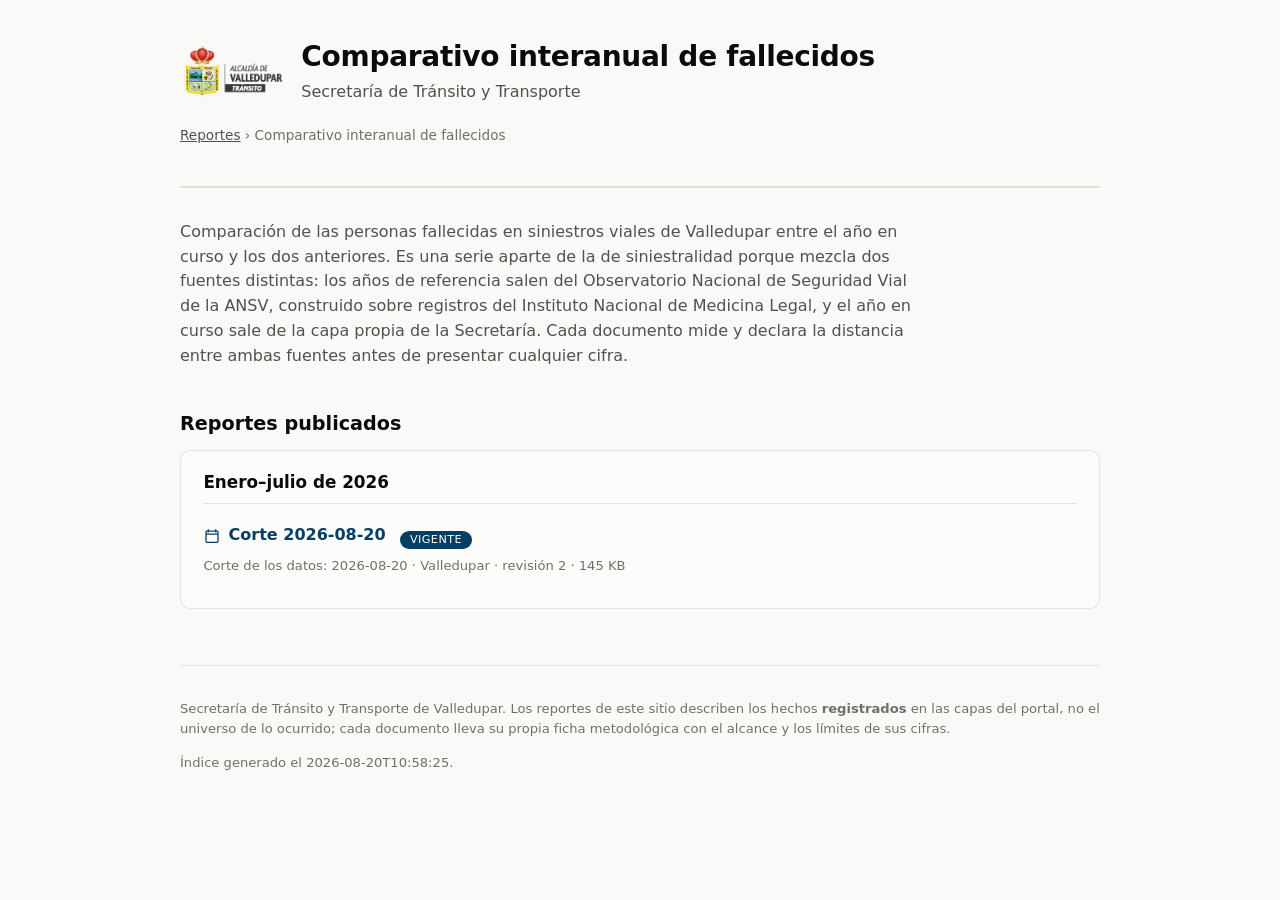
==== comparativo-fallecidos/index.html @ 892969ed "Publica comparativo-fallecidos enero–julio de 2026 (corte 2026-08-20)" ====
<!DOCTYPE html>
<html lang="es">
<head>
<meta charset="utf-8">
<meta name="viewport" content="width=device-width, initial-scale=1">
<title>Comparativo interanual de fallecidos</title>
<meta name="description" content="Comparación de las personas fallecidas en siniestros viales de Valledupar entre el año en curso y los dos anteriores. Es una serie aparte de la de siniestralidad porque mezcla dos fuentes distintas: los años de referencia salen del Observatorio Nacional de Seguridad Vial de la ANSV, construido sobre registros del Instituto Nacional de Medicina Legal, y el año en curso sale de la capa propia de la Secretaría. Cada documento mide y declara la distancia entre ambas fuentes antes de presentar cualquier cifra.">
<meta property="og:type" content="website">
<meta property="og:site_name" content="Reportes del área de gestión de movilidad – Valledupar">
<meta property="og:title" content="Comparativo interanual de fallecidos">
<meta property="og:description" content="Comparación de las personas fallecidas en siniestros viales de Valledupar entre el año en curso y los dos anteriores. Es una serie aparte de la de siniestralidad porque mezcla dos fuentes distintas: los años de referencia salen del Observatorio Nacional de Seguridad Vial de la ANSV, construido sobre registros del Instituto Nacional de Medicina Legal, y el año en curso sale de la capa propia de la Secretaría. Cada documento mide y declara la distancia entre ambas fuentes antes de presentar cualquier cifra.">
<meta property="og:locale" content="es_CO">
<meta name="twitter:card" content="summary">
<link rel="canonical" href="https://storreglosa.github.io/reportes-sttv/comparativo-fallecidos/">
<meta property="og:url" content="https://storreglosa.github.io/reportes-sttv/comparativo-fallecidos/">
<meta property="og:image" content="https://storreglosa.github.io/reportes-sttv/assets/logo.png">
<link rel="icon" href="../assets/favicon.svg" type="image/svg+xml">
<link rel="stylesheet" href="../assets/estilo.css">
</head>
<body>
<a class="salto" href="#contenido">Saltar al contenido</a>
<div class="envoltura">
<header>
  <div class="marca">
    <img src="../assets/logo.png" alt="Alcaldía de Valledupar — Tránsito"
         width="52" height="52">
    <div>
      <h1>Comparativo interanual de fallecidos</h1>
      <p class="entrada">Secretaría de Tránsito y Transporte</p>
    </div>
  </div>
  <nav class="migas" aria-label="Ruta"><a href="../index.html">Reportes</a> › Comparativo interanual de fallecidos</nav>
</header>
<main id="contenido"><p class="entrada">Comparación de las personas fallecidas en siniestros viales de Valledupar entre el año en curso y los dos anteriores. Es una serie aparte de la de siniestralidad porque mezcla dos fuentes distintas: los años de referencia salen del Observatorio Nacional de Seguridad Vial de la ANSV, construido sobre registros del Instituto Nacional de Medicina Legal, y el año en curso sale de la capa propia de la Secretaría. Cada documento mide y declara la distancia entre ambas fuentes antes de presentar cualquier cifra.</p><h2>Reportes publicados</h2>
<section class="periodo-bloque">
  <h3>Enero–julio de 2026</h3>
  <ul class="versiones">
    <li class="version es-vigente">
      <a class="enlace-version" href="2026-01-01_2026-07-31/2026-08-20.html">
        <svg class="icono " viewBox="0 0 24 24" width="18" height="18" fill="none" stroke="currentColor" stroke-width="1.7" stroke-linecap="round" stroke-linejoin="round" aria-hidden="true"><path d="M7 3.5v3m10-3v3M4 9.5h16M5.5 5.5h13a1.5 1.5 0 0 1 1.5 1.5v12a1.5 1.5 0 0 1-1.5 1.5h-13A1.5 1.5 0 0 1 4 19V7a1.5 1.5 0 0 1 1.5-1.5"/></svg>Corte 2026-08-20</a>
      <span class="marca-version vigente">vigente</span>
      <p class="detalles">Corte de los datos: 2026-08-20 · Valledupar · revisión 2 · 145 KB</p>
    </li></ul>
  
</section>
</main>
<footer>
  <p>Secretaría de Tránsito y Transporte de Valledupar. Los reportes de este sitio describen los hechos
     <strong>registrados</strong> en las capas del portal, no el universo de lo
     ocurrido; cada documento lleva su propia ficha metodológica con el alcance y
     los límites de sus cifras.</p>
  <p>Índice generado el 2026-08-20T10:58:25.</p>
</footer>
</div>
</body>
</html>
---- assets/estilo.css ----
:root {
  --fondo: #f9f9f7; --superficie: #fcfcfb;
  /* --tinta-3 es #736f68 y no el #898781 del reporte: aquel da 3.50:1
     sobre este fondo y no llega al 4.5:1 que exige WCAG AA. Este es el
     gris más claro de la misma familia que sí cumple (4.87:1), para no
     perder el tono discreto de los metadatos. */
  --tinta-1: #0b0b0b; --tinta-2: #52514e; --tinta-3: #736f68;
  --malla: #e1e0d9; --borde: rgba(11,11,11,0.10);
  --acento: #033f63; --acento-tinta: #ffffff;
  color-scheme: light;
}
@media (prefers-color-scheme: dark) {
  :root:not([data-theme="light"]) {
    --fondo: #0d0d0d; --superficie: #1a1a19;
    --tinta-1: #ffffff; --tinta-2: #c3c2b7; --tinta-3: #898781;
    --malla: #2c2c2a; --borde: rgba(255,255,255,0.10);
    --acento: #cde2fb; --acento-tinta: #0b0b0b;
    color-scheme: dark;
  }
}
* { box-sizing: border-box; }
/* Enlace de salto: invisible hasta que se tabula, que es cuando sirve. */
.salto {
  position: absolute; left: -9999px; top: 0; z-index: 10;
  background: var(--acento); color: var(--acento-tinta);
  padding: .6rem 1rem; border-radius: 0 0 6px 0; text-decoration: none;
}
.salto:focus { left: 0; }
:focus-visible { outline: 2px solid var(--acento); outline-offset: 2px; }
body {
  margin: 0; background: var(--fondo); color: var(--tinta-1);
  font-family: "Segoe UI", system-ui, -apple-system, "Helvetica Neue", sans-serif;
  line-height: 1.55; font-size: 16px;
}
.envoltura { max-width: 60rem; margin: 0 auto; padding: 2.5rem 1.25rem 4rem; }
header { border-bottom: 2px solid var(--malla); padding-bottom: 1.5rem; margin-bottom: 2rem; }
.marca { display: flex; align-items: center; gap: .9rem; margin-bottom: 1.25rem; }
.marca img { height: 52px; width: auto; }
h1 { font-size: 1.75rem; line-height: 1.2; margin: 0 0 .4rem; letter-spacing: -.01em; }
h2 { font-size: 1.2rem; margin: 2.5rem 0 .75rem; }
.entrada { color: var(--tinta-2); margin: 0; max-width: 46rem; }
.migas { font-size: .85rem; color: var(--tinta-3); margin: 0 0 1rem; }
.migas a { color: var(--tinta-2); }
a { color: var(--acento); }
@media (prefers-color-scheme: dark) { a { color: #9ec5f4; } }
.familia {
  background: var(--superficie); border: 1px solid var(--borde);
  border-radius: 10px; padding: 1.25rem 1.4rem; margin-bottom: 1rem;
}
.familia h3 { margin: 0 0 .3rem; font-size: 1.1rem; display: flex; align-items: center; gap: .5rem; }
.familia h3 a { text-decoration: none; }
.familia p { margin: 0 0 .75rem; color: var(--tinta-2); font-size: .92rem; }
.icono { flex: none; vertical-align: -.15em; }
ul.reportes { list-style: none; margin: 0; padding: 0; }
ul.reportes li {
  display: flex; flex-wrap: wrap; gap: .5rem 1rem; align-items: baseline;
  padding: .55rem 0; border-top: 1px solid var(--malla);
}
ul.reportes li:first-child { border-top: 0; }
.periodo { font-weight: 600; }
.corte, .peso { font-size: .82rem; color: var(--tinta-3); }
.marca-version {
  font-size: .7rem; text-transform: uppercase; letter-spacing: .04em;
  background: var(--malla); color: var(--tinta-2); white-space: nowrap;
  border-radius: 999px; padding: .15rem .6rem; margin-left: .6rem;
  vertical-align: .1em;
}
.vigente { background: var(--acento); color: var(--acento-tinta); }

/* Índice de una serie: un bloque por periodo, dentro sus cortes. */
.periodo-bloque {
  background: var(--superficie); border: 1px solid var(--borde);
  border-radius: 10px; padding: 1.1rem 1.4rem 1.3rem; margin-bottom: 1rem;
}
.periodo-bloque h3 {
  margin: 0 0 .5rem; font-size: 1.05rem;
  padding-bottom: .5rem; border-bottom: 1px solid var(--malla);
}
ul.versiones { list-style: none; margin: 0; padding: 0; }
.version { padding: .7rem 0; border-top: 1px solid var(--malla); }
.version:first-child { border-top: 0; }
.enlace-version {
  font-weight: 600; text-decoration: none;
  display: inline-flex; align-items: center; gap: .45rem;
}
.enlace-version:hover { text-decoration: underline; }
.version:not(.es-vigente) .enlace-version { font-weight: 500; color: var(--tinta-2); }
.detalles { margin: .2rem 0 0; font-size: .82rem; color: var(--tinta-3); }
.nota-versiones {
  margin-top: .9rem; padding-top: .8rem; border-top: 1px dashed var(--malla);
  max-width: 44rem;
}
.nota-pie { margin-top: 2rem; font-size: .84rem; color: var(--tinta-2); }

/* Agrupación por año. <details> es nativo: sin JavaScript, y el buscador
   sí indexa el contenido plegado. */
details.anio { margin-bottom: 1rem; }
details.anio > summary {
  cursor: pointer; list-style: none; padding: .6rem .2rem;
  border-bottom: 1px solid var(--malla);
  display: flex; align-items: baseline; gap: .75rem;
}
details.anio > summary::-webkit-details-marker { display: none; }
details.anio > summary::before {
  content: "▸"; color: var(--tinta-3); font-size: .8em;
}
details.anio[open] > summary::before { content: "▾"; }
details.anio > summary:hover .anio-titulo { text-decoration: underline; }
.anio-titulo { font-weight: 600; font-size: 1.05rem; }
.anio-cuenta { font-size: .82rem; color: var(--tinta-3); }
details.anio > .periodo-bloque:first-of-type { margin-top: 1rem; }
code {
  font-size: .88em; background: var(--malla); color: var(--tinta-1);
  border-radius: 4px; padding: .08em .35em;
}
table { border-collapse: collapse; width: 100%; font-size: .9rem; }
td, th { text-align: left; padding: .45rem .6rem; border-bottom: 1px solid var(--malla); }
th { color: var(--tinta-2); font-weight: 600; }
.vacio { color: var(--tinta-3); font-style: italic; }
footer {
  margin-top: 3.5rem; padding-top: 1.25rem; border-top: 1px solid var(--malla);
  font-size: .82rem; color: var(--tinta-3);
}
.redireccion { text-align: center; padding-top: 20vh; }
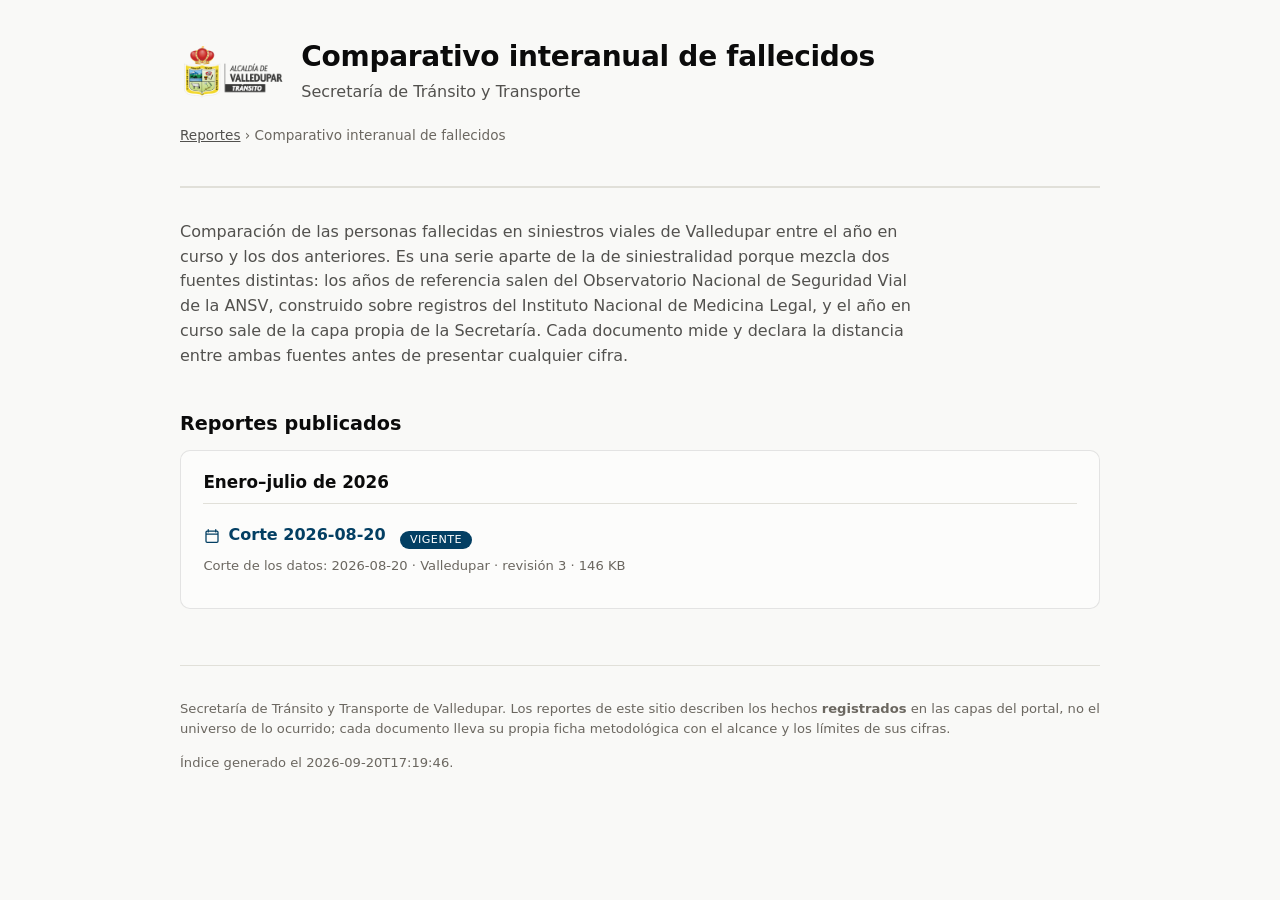
==== commit 581c4c5b: "Republica los tres reportes con la hoja de estilos corregida Misma información, mejor presentación. " ====
--- a/comparativo-fallecidos/index.html
+++ b/comparativo-fallecidos/index.html
@@ -39,7 +39,7 @@
       <a class="enlace-version" href="2026-01-01_2026-07-31/2026-08-20.html">
         <svg class="icono " viewBox="0 0 24 24" width="18" height="18" fill="none" stroke="currentColor" stroke-width="1.7" stroke-linecap="round" stroke-linejoin="round" aria-hidden="true"><path d="M7 3.5v3m10-3v3M4 9.5h16M5.5 5.5h13a1.5 1.5 0 0 1 1.5 1.5v12a1.5 1.5 0 0 1-1.5 1.5h-13A1.5 1.5 0 0 1 4 19V7a1.5 1.5 0 0 1 1.5-1.5"/></svg>Corte 2026-08-20</a>
       <span class="marca-version vigente">vigente</span>
-      <p class="detalles">Corte de los datos: 2026-08-20 · Valledupar · revisión 2 · 145 KB</p>
+      <p class="detalles">Corte de los datos: 2026-08-20 · Valledupar · revisión 3 · 146 KB</p>
     </li></ul>
   
 </section>
@@ -49,7 +49,7 @@
      <strong>registrados</strong> en las capas del portal, no el universo de lo
      ocurrido; cada documento lleva su propia ficha metodológica con el alcance y
      los límites de sus cifras.</p>
-  <p>Índice generado el 2026-08-20T10:58:25.</p>
+  <p>Índice generado el 2026-09-20T17:19:46.</p>
 </footer>
 </div>
 </body>
--- a/assets/estilo.css
+++ b/assets/estilo.css
@@ -1,23 +1,85 @@
 :root {
   --fondo: #f9f9f7; --superficie: #fcfcfb;
-  /* --tinta-3 es #736f68 y no el #898781 del reporte: aquel da 3.50:1
-     sobre este fondo y no llega al 4.5:1 que exige WCAG AA. Este es el
-     gris más claro de la misma familia que sí cumple (4.87:1), para no
-     perder el tono discreto de los metadatos. */
-  --tinta-1: #0b0b0b; --tinta-2: #52514e; --tinta-3: #736f68;
-  --malla: #e1e0d9; --borde: rgba(11,11,11,0.10);
-  --acento: #033f63; --acento-tinta: #ffffff;
+  /* --tinta-3 es el gris de metadatos. Su ratio se mide contra el peor de
+     TODOS los fondos sobre los que llega a caer, no solo contra --fondo:
+     también sobre --superficie y los cuatro fondos suaves. #736f68 pasaba
+     sobre --fondo (4,87:1) pero caía a 4,34:1 sobre --heridos-suave.
+     #6b6760 da 4,88:1 en el peor caso. El equivalente oscuro, #898781,
+     caía a 4,28:1 sobre --ilesos-suave; #908e87 da 4,69:1. */
+  --tinta-1: #0b0b0b; --tinta-2: #52514e; --tinta-3: #6b6760;
+  --malla: #e1e0d9; --base: #c3c2b7; --borde: rgba(11,11,11,0.10);
+  --serie-1: #2a78d6; --serie-2: #eb6834;
+  /* --ilesos carga doble restricción: es relleno de barra (>=3:1 contra
+     --fondo) y lleva texto --sobre-suave encima (>=4,5:1). #e0a100 daba
+     2,15:1 contra el fondo. #b37f00 da 3,35:1 contra el fondo y 5,58:1
+     contra el texto negro. Oscurecerlo más rompe el segundo lado. */
+  --muertos: #d92b2b; --heridos: #2f56c9; --ilesos: #b37f00;
+  --muertos-suave: #fdecec; --heridos-suave: #eaeffb; --ilesos-suave: #fdf4e0;
+  /* --referencia rellena la barra de "Sin registrar". #b9b8b1 daba 1,89:1
+     contra --fondo: la barra se perdía en el papel. #8d8b82 da 3,24:1 y
+     conserva 5,76:1 con el texto negro que lleva encima. */
+  --referencia: #8d8b82; --mejora: #0a7d28;
+  /* Actor vial: paleta institucional de la Secretaría. Es un degradado, no
+     un set categórico —los cinco tonos quedan bajo el piso de saturación—,
+     así que el orden evita que los dos pares más parecidos queden juntos y
+     cada barra lleva su valor impreso. */
+  --actor-1: #033f63; --actor-2: #7c9885; --actor-3: #28666e;
+  --actor-4: #fedc97; --actor-5: #b5b682;
+  --sec-100: #cde2fb; --sec-200: #9ec5f4; --sec-300: #6da7ec; --sec-400: #3987e5;
+  --sec-500: #256abf; --sec-600: #184f95; --sec-700: #0d366b;
+  --sobre-fuerte: #ffffff; --sobre-suave: #0b0b0b;
+  --aviso: #fff8e6; --aviso-borde: #eda100;
   color-scheme: light;
 }
 @media (prefers-color-scheme: dark) {
   :root:not([data-theme="light"]) {
     --fondo: #0d0d0d; --superficie: #1a1a19;
-    --tinta-1: #ffffff; --tinta-2: #c3c2b7; --tinta-3: #898781;
-    --malla: #2c2c2a; --borde: rgba(255,255,255,0.10);
-    --acento: #cde2fb; --acento-tinta: #0b0b0b;
+    --tinta-1: #ffffff; --tinta-2: #c3c2b7; --tinta-3: #908e87;
+    --malla: #2c2c2a; --base: #383835; --borde: rgba(255,255,255,0.10);
+    --serie-1: #3987e5; --serie-2: #d95926;
+    /* En oscuro, --ilesos lleva texto BLANCO encima (--sobre-suave se
+       invierte con el tema). #c98500 solo le daba 3,07:1 al blanco.
+       #96630a da 5,14:1 al texto y 3,78:1 contra el lienzo. */
+    --muertos: #f0524f; --heridos: #6d8dee; --ilesos: #96630a;
+    --muertos-suave: #35191a; --heridos-suave: #171d31; --ilesos-suave: #2c2410;
+    --referencia: #6b6a64; --mejora: #35c25a;
+    --actor-1: #4f8fbd; --actor-2: #7c9885; --actor-3: #4d99a3;
+    --actor-4: #d7b26a; --actor-5: #b5b682;
+    /* La rampa se invierte: en fondo oscuro la magnitud crece hacia el
+       claro, para que "más" siga siendo "más contraste con el fondo". */
+    --sec-100: #184f95; --sec-200: #256abf; --sec-300: #2a78d6; --sec-400: #3987e5;
+    --sec-500: #6da7ec; --sec-600: #9ec5f4; --sec-700: #cde2fb;
+    --sobre-fuerte: #0b0b0b; --sobre-suave: #ffffff;
+    --aviso: #2a2410; --aviso-borde: #c98500;
     color-scheme: dark;
   }
 }
+:root[data-theme="dark"] {
+  --fondo: #0d0d0d; --superficie: #1a1a19;
+  --tinta-1: #ffffff; --tinta-2: #c3c2b7; --tinta-3: #908e87;
+  --malla: #2c2c2a; --base: #383835; --borde: rgba(255,255,255,0.10);
+  --serie-1: #3987e5; --serie-2: #d95926;
+  --muertos: #f0524f; --heridos: #6d8dee; --ilesos: #96630a;
+  --muertos-suave: #35191a; --heridos-suave: #171d31; --ilesos-suave: #2c2410;
+  --referencia: #6b6a64; --mejora: #35c25a;
+  --actor-1: #4f8fbd; --actor-2: #7c9885; --actor-3: #4d99a3;
+  --actor-4: #d7b26a; --actor-5: #b5b682;
+  --sec-100: #184f95; --sec-200: #256abf; --sec-300: #2a78d6; --sec-400: #3987e5;
+  --sec-500: #6da7ec; --sec-600: #9ec5f4; --sec-700: #cde2fb;
+  --sobre-fuerte: #0b0b0b; --sobre-suave: #ffffff;
+  --aviso: #2a2410; --aviso-borde: #c98500;
+  color-scheme: dark;
+}
+
+/* Tokens propios del índice: el acento institucional, que no aparece en los
+   reportes. 11,08:1 con su tinta en claro; 14,87:1 en oscuro. El resto de la
+   paleta viene de tokens.py —antes estaba copiada aquí y ya había divergido
+   del reporte en --tinta-3. */
+:root { --acento: #033f63; --acento-tinta: #ffffff; }
+@media (prefers-color-scheme: dark) {
+  :root:not([data-theme="light"]) { --acento: #cde2fb; --acento-tinta: #0b0b0b; }
+}
+:root[data-theme="dark"] { --acento: #cde2fb; --acento-tinta: #0b0b0b; }
 * { box-sizing: border-box; }
 /* Enlace de salto: invisible hasta que se tabula, que es cuando sirve. */
 .salto {
@@ -36,6 +98,16 @@
 header { border-bottom: 2px solid var(--malla); padding-bottom: 1.5rem; margin-bottom: 2rem; }
 .marca { display: flex; align-items: center; gap: .9rem; margin-bottom: 1.25rem; }
 .marca img { height: 52px; width: auto; }
+/* El logo es un PNG con el texto en negro. Sobre el lienzo oscuro se pierde
+   —se ve al capturarlo en el navegador, no lo detecta un analizador de CSS—,
+   así que en tema oscuro se le pone una placa clara detrás. El escudo no se
+   altera ni se recolorea: se le da un fondo donde apoyarse. */
+@media (prefers-color-scheme: dark) {
+  :root:not([data-theme="light"]) .marca img {
+    background: #f2f2ef; padding: .45rem .6rem; border-radius: 8px; }
+}
+:root[data-theme="dark"] .marca img {
+  background: #f2f2ef; padding: .45rem .6rem; border-radius: 8px; }
 h1 { font-size: 1.75rem; line-height: 1.2; margin: 0 0 .4rem; letter-spacing: -.01em; }
 h2 { font-size: 1.2rem; margin: 2.5rem 0 .75rem; }
 .entrada { color: var(--tinta-2); margin: 0; max-width: 46rem; }
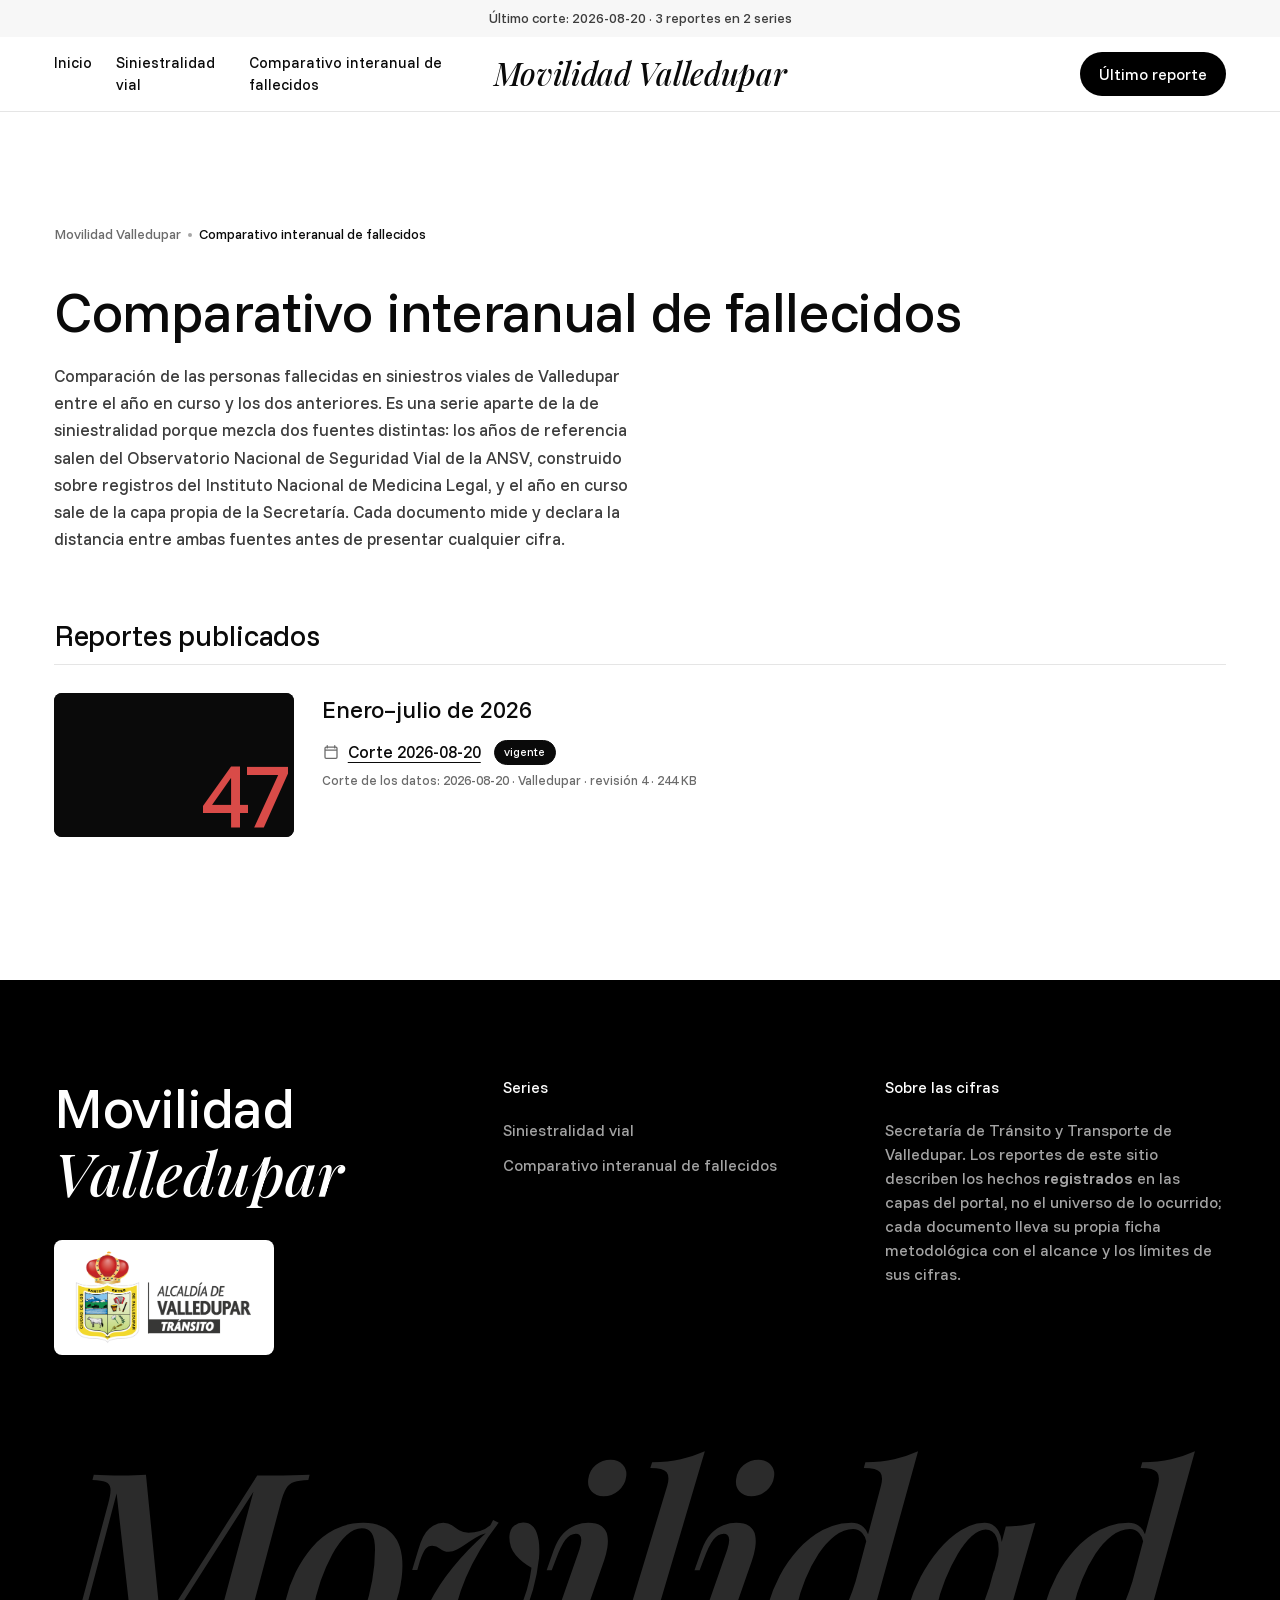
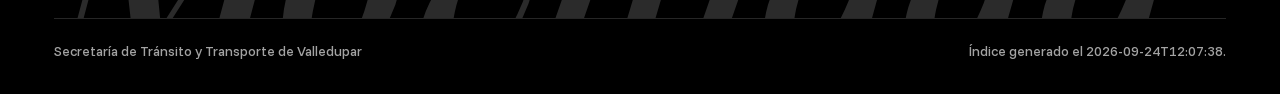
==== commit fbda0826: "Republica los tres reportes con el rediseño editorial Movilidad Valledupar Portada, series y 404 con" ====
--- a/comparativo-fallecidos/index.html
+++ b/comparativo-fallecidos/index.html
@@ -16,41 +16,59 @@
 <meta property="og:image" content="https://storreglosa.github.io/reportes-sttv/assets/logo.png">
 <link rel="icon" href="../assets/favicon.svg" type="image/svg+xml">
 <link rel="stylesheet" href="../assets/estilo.css">
+<script src="../assets/movimiento.js" defer></script>
 </head>
 <body>
 <a class="salto" href="#contenido">Saltar al contenido</a>
+<div class="avisos">Último corte: 2026-08-20 · 3 reportes en 2 series</div>
+<header class="cabecera">
+  <div class="envoltura">
+    <nav class="menu" aria-label="Series"><a href="../index.html">Inicio</a><a href="../siniestralidad/index.html">Siniestralidad vial</a><a href="../comparativo-fallecidos/index.html">Comparativo interanual de fallecidos</a></nav>
+    <a class="logotipo" href="../index.html">Movilidad Valledupar</a>
+    <div class="derecha"><a class="boton" href="../siniestralidad/2026-01-01_2026-08-18/2026-08-20.html">Último reporte</a></div>
+  </div>
+</header>
+<main id="contenido">
 <div class="envoltura">
-<header>
-  <div class="marca">
-    <img src="../assets/logo.png" alt="Alcaldía de Valledupar — Tránsito"
-         width="52" height="52">
-    <div>
-      <h1>Comparativo interanual de fallecidos</h1>
-      <p class="entrada">Secretaría de Tránsito y Transporte</p>
-    </div>
+  <div class="cabeza-serie">
+    <nav class="miga" aria-label="Ruta"><a href="../index.html">Movilidad Valledupar</a><span class="sep"></span><span aria-current="page">Comparativo interanual de fallecidos</span></nav>
+    <h1 data-palabras>Comparativo interanual de fallecidos</h1>
+    <p class="entrada">Comparación de las personas fallecidas en siniestros viales de Valledupar entre el año en curso y los dos anteriores. Es una serie aparte de la de siniestralidad porque mezcla dos fuentes distintas: los años de referencia salen del Observatorio Nacional de Seguridad Vial de la ANSV, construido sobre registros del Instituto Nacional de Medicina Legal, y el año en curso sale de la capa propia de la Secretaría. Cada documento mide y declara la distancia entre ambas fuentes antes de presentar cualquier cifra.</p>
   </div>
-  <nav class="migas" aria-label="Ruta"><a href="../index.html">Reportes</a> › Comparativo interanual de fallecidos</nav>
-</header>
-<main id="contenido"><p class="entrada">Comparación de las personas fallecidas en siniestros viales de Valledupar entre el año en curso y los dos anteriores. Es una serie aparte de la de siniestralidad porque mezcla dos fuentes distintas: los años de referencia salen del Observatorio Nacional de Seguridad Vial de la ANSV, construido sobre registros del Instituto Nacional de Medicina Legal, y el año en curso sale de la capa propia de la Secretaría. Cada documento mide y declara la distancia entre ambas fuentes antes de presentar cualquier cifra.</p><h2>Reportes publicados</h2>
-<section class="periodo-bloque">
-  <h3>Enero–julio de 2026</h3>
-  <ul class="versiones">
+  <h2 style="margin:2rem 0 .5rem">Reportes publicados</h2>
+  
+<section class="periodo-bloque" data-sube>
+  <div class="imagen" data-huella><svg viewBox="0 0 1000 600" preserveAspectRatio="xMidYMid slice" role="img" aria-label="47 "><rect width="1000" height="600" fill="#0a0a0a"/><text x="960" y="560" text-anchor="end" font-family="Funnel Sans, sans-serif" font-weight="450" font-size="372" letter-spacing="-30" fill="#f0524f" fill-opacity=".9">47</text></svg></div>
+  <div>
+    <h3>Enero–julio de 2026</h3>
+    <ul class="versiones">
     <li class="version es-vigente">
       <a class="enlace-version" href="2026-01-01_2026-07-31/2026-08-20.html">
         <svg class="icono " viewBox="0 0 24 24" width="18" height="18" fill="none" stroke="currentColor" stroke-width="1.7" stroke-linecap="round" stroke-linejoin="round" aria-hidden="true"><path d="M7 3.5v3m10-3v3M4 9.5h16M5.5 5.5h13a1.5 1.5 0 0 1 1.5 1.5v12a1.5 1.5 0 0 1-1.5 1.5h-13A1.5 1.5 0 0 1 4 19V7a1.5 1.5 0 0 1 1.5-1.5"/></svg>Corte 2026-08-20</a>
       <span class="marca-version vigente">vigente</span>
-      <p class="detalles">Corte de los datos: 2026-08-20 · Valledupar · revisión 3 · 146 KB</p>
+      <p class="detalles">Corte de los datos: 2026-08-20 · Valledupar · revisión 4 · 244 KB</p>
     </li></ul>
-  
+    
+  </div>
 </section>
+</div>
 </main>
-<footer>
-  <p>Secretaría de Tránsito y Transporte de Valledupar. Los reportes de este sitio describen los hechos
-     <strong>registrados</strong> en las capas del portal, no el universo de lo
-     ocurrido; cada documento lleva su propia ficha metodológica con el alcance y
-     los límites de sus cifras.</p>
-  <p>Índice generado el 2026-09-20T17:19:46.</p>
+
+<footer class="pie-sitio">
+  <div class="envoltura">
+    <div class="fila">
+      <div>
+        <h2>Movilidad <em class="acento">Valledupar</em></h2>
+        <div class="escudo-pie"><img src="../assets/logo.png" alt="Alcaldía de Valledupar — Tránsito" width="220" height="107"></div>
+      </div>
+      <div><h3>Series</h3><ul><li><a href="../siniestralidad/index.html">Siniestralidad vial</a></li><li><a href="../comparativo-fallecidos/index.html">Comparativo interanual de fallecidos</a></li></ul></div>
+      <div><h3>Sobre las cifras</h3><ul><li>Secretaría de Tránsito y Transporte de Valledupar. Los reportes de este sitio describen
+        los hechos <strong>registrados</strong> en las capas del portal, no el universo de lo ocurrido;
+        cada documento lleva su propia ficha metodológica con el alcance y los límites de sus cifras.</li></ul></div>
+    </div>
+    <div class="gigante" aria-hidden="true">Movilidad</div>
+    <div class="final"><span>Secretaría de Tránsito y Transporte de Valledupar</span><span>Índice generado el 2026-09-24T12:07:38.</span></div>
+  </div>
 </footer>
-</div>
 </body>
 </html>
--- a/assets/estilo.css
+++ b/assets/estilo.css
@@ -1,196 +1,602 @@
+/* Funnel Sans © 2024 The Funnel Project Authors (github.com/Dicotype/Funnel) — SIL Open Font License 1.1 */
+@font-face { font-family: "Funnel Sans"; font-style: normal; font-weight: 400 650; font-display: swap; src: url("fuentes/funnel-sans.woff2") format("woff2"); }
+/* Acento Valledupar: derivada de Playfair Display Italic © 2017 The Playfair Display Project Authors — SIL Open Font License 1.1. Renombrada porque «Playfair Display» es Reserved Font Name. */
+@font-face { font-family: "Acento Valledupar"; font-style: italic; font-weight: 500; font-display: swap; src: url("fuentes/acento-valledupar-italic.woff2") format("woff2"); }
+:root { --escudo: url("logo.png"); }
 :root {
-  --fondo: #f9f9f7; --superficie: #fcfcfb;
-  /* --tinta-3 es el gris de metadatos. Su ratio se mide contra el peor de
-     TODOS los fondos sobre los que llega a caer, no solo contra --fondo:
-     también sobre --superficie y los cuatro fondos suaves. #736f68 pasaba
-     sobre --fondo (4,87:1) pero caía a 4,34:1 sobre --heridos-suave.
-     #6b6760 da 4,88:1 en el peor caso. El equivalente oscuro, #898781,
-     caía a 4,28:1 sobre --ilesos-suave; #908e87 da 4,69:1. */
-  --tinta-1: #0b0b0b; --tinta-2: #52514e; --tinta-3: #6b6760;
-  --malla: #e1e0d9; --base: #c3c2b7; --borde: rgba(11,11,11,0.10);
-  --serie-1: #2a78d6; --serie-2: #eb6834;
-  /* --ilesos carga doble restricción: es relleno de barra (>=3:1 contra
-     --fondo) y lleva texto --sobre-suave encima (>=4,5:1). #e0a100 daba
-     2,15:1 contra el fondo. #b37f00 da 3,35:1 contra el fondo y 5,58:1
-     contra el texto negro. Oscurecerlo más rompe el segundo lado. */
-  --muertos: #d92b2b; --heridos: #2f56c9; --ilesos: #b37f00;
-  --muertos-suave: #fdecec; --heridos-suave: #eaeffb; --ilesos-suave: #fdf4e0;
-  /* --referencia rellena la barra de "Sin registrar". #b9b8b1 daba 1,89:1
-     contra --fondo: la barra se perdía en el papel. #8d8b82 da 3,24:1 y
-     conserva 5,76:1 con el texto negro que lleva encima. */
-  --referencia: #8d8b82; --mejora: #0a7d28;
-  /* Actor vial: paleta institucional de la Secretaría. Es un degradado, no
-     un set categórico —los cinco tonos quedan bajo el piso de saturación—,
-     así que el orden evita que los dos pares más parecidos queden juntos y
-     cada barra lleva su valor impreso. */
-  --actor-1: #033f63; --actor-2: #7c9885; --actor-3: #28666e;
-  --actor-4: #fedc97; --actor-5: #b5b682;
-  --sec-100: #cde2fb; --sec-200: #9ec5f4; --sec-300: #6da7ec; --sec-400: #3987e5;
-  --sec-500: #256abf; --sec-600: #184f95; --sec-700: #0d366b;
-  --sobre-fuerte: #ffffff; --sobre-suave: #0b0b0b;
-  --aviso: #fff8e6; --aviso-borde: #eda100;
   color-scheme: light;
+  --fondo: #ffffff;
+  --banda: #f7f7f7;          /* bandas y recuadros; el #f8f8f8 de Blogly */
+  --superficie: #ffffff;
+  --tinta-1: #0a0a0a;
+  --tinta-2: #3d3d3d;
+  /* Metadatos. El #999 de Blogly da 2,85:1 sobre blanco y no pasa AA; este
+     da 4,97:1 incluso sobre --banda. */
+  --tinta-3: #6b6b6b;
+  --linea: rgba(0, 0, 0, .10);
+  --linea-fuerte: #d4d4d4;   /* borde de píldoras */
+  --negro: #000000;          /* botón y pie */
+  --sobre-negro: #ffffff;
+  --pie-tinta-2: #a3a3a3;    /* texto secundario del pie negro: 8,0:1 */
+  --pie-marca: #2b2b2b;      /* logotipo gigante del pie; decorativo, aria-hidden */
+
+  /* Datos. El ámbar se separó del rojo para deuteranopía (ΔE 5,3 → 8,7) sin
+     salir de la ventana: ≥3:1 contra el fondo, ≥4,5:1 con el texto negro que
+     lleva encima. «Sin registrar» es neutro a propósito: un dato faltante no
+     es una categoría más. */
+  --muertos: #d92b2b;
+  --heridos: #2f56c9;
+  --ilesos: #bd8a0a;
+  --referencia: #8a8a8a;
+  --mejora: #0a7d28;
+  /* Magnitudes sin gravedad (clase de siniestro, modo, hora): azul petróleo
+     (OKLCH tono 220) y no el índigo de lesionados, para que una barra neutra
+     no se lea como «lesionados». Contra --heridos: ΔE 15,4 a simple vista y
+     13,7 en deuteranopía; contra el fondo 4,3:1. */
+  --serie-1: #0a85a1;
+  /* Años de referencia del comparativo: el actual va en rojo y los dos
+     pasados en gris (--referencia) y en el gris más suave (--base), como los
+     dibuja el tablero de la ANSV. Se leen por valor impreso y tabla. */
+  --base: #c4c4c4;
+  /* Par hombres / mujeres, del mismo petróleo: ΔE 15,1 entre sí. --mujeres
+     queda a 2,40:1 del fondo, legal porque la pirámide imprime cada valor y
+     lleva tabla. */
+  --hombres: #0a85a1;
+  --mujeres: #3db4dc;
+  --sobre-fuerte: #ffffff;   /* texto sobre muertos / heridos */
+  --sobre-suave: #0b0b0b;    /* texto sobre ilesos / referencia */
+
+  /* Rampa secuencial (OKLCH, tono 220, el petróleo de --serie-1): monótona,
+     pasos de ≥0,06 de L, y el paso claro supera 2:1 contra el blanco. Cada
+     paso declara la tinta de su texto; en claro cambia a blanco en el paso 3
+     (mínimo 5,14:1). */
+  --rampa-0: #58c1df; --rampa-1: #3ba7c5; --rampa-2: #158eab; --rampa-3: #00758f;
+  --rampa-4: #035f74; --rampa-5: #004a5c; --rampa-6: #003744;
+  --rampa-tinta-0: #0b0b0b; --rampa-tinta-1: #0b0b0b; --rampa-tinta-2: #0b0b0b;
+  --rampa-tinta-3: #ffffff; --rampa-tinta-4: #ffffff; --rampa-tinta-5: #ffffff;
+  --rampa-tinta-6: #ffffff;
+
+  --fuente: "Funnel Sans", system-ui, -apple-system, "Segoe UI", sans-serif;
+  --acento: "Acento Valledupar", Georgia, "Times New Roman", serif;
+  --peso: 450;
+  --peso-fuerte: 600;
+  /* Movimiento medido en la referencia de diseño. */
+  --llegada: cubic-bezier(.16, 1, .3, 1);       /* desaceleración natural */
+  --cruce: cubic-bezier(.645, .045, .355, 1);   /* fundido del carrusel */
+  --t-enlace: .4s;
 }
 @media (prefers-color-scheme: dark) {
   :root:not([data-theme="light"]) {
-    --fondo: #0d0d0d; --superficie: #1a1a19;
-    --tinta-1: #ffffff; --tinta-2: #c3c2b7; --tinta-3: #908e87;
-    --malla: #2c2c2a; --base: #383835; --borde: rgba(255,255,255,0.10);
-    --serie-1: #3987e5; --serie-2: #d95926;
-    /* En oscuro, --ilesos lleva texto BLANCO encima (--sobre-suave se
-       invierte con el tema). #c98500 solo le daba 3,07:1 al blanco.
-       #96630a da 5,14:1 al texto y 3,78:1 contra el lienzo. */
-    --muertos: #f0524f; --heridos: #6d8dee; --ilesos: #96630a;
-    --muertos-suave: #35191a; --heridos-suave: #171d31; --ilesos-suave: #2c2410;
-    --referencia: #6b6a64; --mejora: #35c25a;
-    --actor-1: #4f8fbd; --actor-2: #7c9885; --actor-3: #4d99a3;
-    --actor-4: #d7b26a; --actor-5: #b5b682;
-    /* La rampa se invierte: en fondo oscuro la magnitud crece hacia el
-       claro, para que "más" siga siendo "más contraste con el fondo". */
-    --sec-100: #184f95; --sec-200: #256abf; --sec-300: #2a78d6; --sec-400: #3987e5;
-    --sec-500: #6da7ec; --sec-600: #9ec5f4; --sec-700: #cde2fb;
+    color-scheme: dark;
+    --fondo: #0d0d0d; --banda: #161616; --superficie: #121212;
+    --tinta-1: #f4f4f2; --tinta-2: #cfcfcb; --tinta-3: #9c9c97;
+    --linea: rgba(255, 255, 255, .12); --linea-fuerte: #3a3a3a;
+    --negro: #000000; --sobre-negro: #f4f4f2; --pie-tinta-2: #a3a3a3; --pie-marca: #1f1f1f;
+    --muertos: #f0524f; --heridos: #6d8dee; --ilesos: #8a5500; --referencia: #6b6b6b;
+    /* --serie-1 va más oscuro que --heridos para separarse de él (ΔE 15,3;
+       13,1 en deuteranopía). --mujeres (L 0,71) pasa un poco la banda de
+       luminosidad del tema oscuro: se acepta porque separa del par 16,2 y la
+       pirámide imprime cada valor. */
+    --mejora: #35c25a; --serie-1: #0a7d9e; --base: #3f3f3f;
+    --hombres: #0a7d9e; --mujeres: #47b1cf;
     --sobre-fuerte: #0b0b0b; --sobre-suave: #ffffff;
-    --aviso: #2a2410; --aviso-borde: #c98500;
+    /* La rampa se invierte: en fondo oscuro, «más» es más claro. La tinta
+       cambia a negro en el paso 3 (mínimo 4,72:1). */
+    --rampa-0: #00566a; --rampa-1: #056a81; --rampa-2: #067e99; --rampa-3: #2899b6;
+    --rampa-4: #47b1cf; --rampa-5: #66ceec; --rampa-6: #a9eaff;
+    --rampa-tinta-0: #ffffff; --rampa-tinta-1: #ffffff; --rampa-tinta-2: #ffffff;
+    --rampa-tinta-3: #0b0b0b; --rampa-tinta-4: #0b0b0b; --rampa-tinta-5: #0b0b0b;
+    --rampa-tinta-6: #0b0b0b;
+  }
+}
+:root[data-theme="dark"] {
     color-scheme: dark;
-  }
-}
-:root[data-theme="dark"] {
-  --fondo: #0d0d0d; --superficie: #1a1a19;
-  --tinta-1: #ffffff; --tinta-2: #c3c2b7; --tinta-3: #908e87;
-  --malla: #2c2c2a; --base: #383835; --borde: rgba(255,255,255,0.10);
-  --serie-1: #3987e5; --serie-2: #d95926;
-  --muertos: #f0524f; --heridos: #6d8dee; --ilesos: #96630a;
-  --muertos-suave: #35191a; --heridos-suave: #171d31; --ilesos-suave: #2c2410;
-  --referencia: #6b6a64; --mejora: #35c25a;
-  --actor-1: #4f8fbd; --actor-2: #7c9885; --actor-3: #4d99a3;
-  --actor-4: #d7b26a; --actor-5: #b5b682;
-  --sec-100: #184f95; --sec-200: #256abf; --sec-300: #2a78d6; --sec-400: #3987e5;
-  --sec-500: #6da7ec; --sec-600: #9ec5f4; --sec-700: #cde2fb;
-  --sobre-fuerte: #0b0b0b; --sobre-suave: #ffffff;
-  --aviso: #2a2410; --aviso-borde: #c98500;
-  color-scheme: dark;
-}
-
-/* Tokens propios del índice: el acento institucional, que no aparece en los
-   reportes. 11,08:1 con su tinta en claro; 14,87:1 en oscuro. El resto de la
-   paleta viene de tokens.py —antes estaba copiada aquí y ya había divergido
-   del reporte en --tinta-3. */
-:root { --acento: #033f63; --acento-tinta: #ffffff; }
-@media (prefers-color-scheme: dark) {
-  :root:not([data-theme="light"]) { --acento: #cde2fb; --acento-tinta: #0b0b0b; }
-}
-:root[data-theme="dark"] { --acento: #cde2fb; --acento-tinta: #0b0b0b; }
-* { box-sizing: border-box; }
-/* Enlace de salto: invisible hasta que se tabula, que es cuando sirve. */
-.salto {
-  position: absolute; left: -9999px; top: 0; z-index: 10;
-  background: var(--acento); color: var(--acento-tinta);
-  padding: .6rem 1rem; border-radius: 0 0 6px 0; text-decoration: none;
-}
-.salto:focus { left: 0; }
-:focus-visible { outline: 2px solid var(--acento); outline-offset: 2px; }
+    --fondo: #0d0d0d; --banda: #161616; --superficie: #121212;
+    --tinta-1: #f4f4f2; --tinta-2: #cfcfcb; --tinta-3: #9c9c97;
+    --linea: rgba(255, 255, 255, .12); --linea-fuerte: #3a3a3a;
+    --negro: #000000; --sobre-negro: #f4f4f2; --pie-tinta-2: #a3a3a3; --pie-marca: #1f1f1f;
+    --muertos: #f0524f; --heridos: #6d8dee; --ilesos: #8a5500; --referencia: #6b6b6b;
+    /* --serie-1 va más oscuro que --heridos para separarse de él (ΔE 15,3;
+       13,1 en deuteranopía). --mujeres (L 0,71) pasa un poco la banda de
+       luminosidad del tema oscuro: se acepta porque separa del par 16,2 y la
+       pirámide imprime cada valor. */
+    --mejora: #35c25a; --serie-1: #0a7d9e; --base: #3f3f3f;
+    --hombres: #0a7d9e; --mujeres: #47b1cf;
+    --sobre-fuerte: #0b0b0b; --sobre-suave: #ffffff;
+    /* La rampa se invierte: en fondo oscuro, «más» es más claro. La tinta
+       cambia a negro en el paso 3 (mínimo 4,72:1). */
+    --rampa-0: #00566a; --rampa-1: #056a81; --rampa-2: #067e99; --rampa-3: #2899b6;
+    --rampa-4: #47b1cf; --rampa-5: #66ceec; --rampa-6: #a9eaff;
+    --rampa-tinta-0: #ffffff; --rampa-tinta-1: #ffffff; --rampa-tinta-2: #ffffff;
+    --rampa-tinta-3: #0b0b0b; --rampa-tinta-4: #0b0b0b; --rampa-tinta-5: #0b0b0b;
+    --rampa-tinta-6: #0b0b0b;
+}
+
+*, *::before, *::after { box-sizing: border-box; }
+html { -webkit-text-size-adjust: 100%; scroll-behavior: smooth; scroll-padding-top: 88px;
+       scrollbar-color: var(--linea-fuerte) transparent; scrollbar-width: thin; }
 body {
   margin: 0; background: var(--fondo); color: var(--tinta-1);
-  font-family: "Segoe UI", system-ui, -apple-system, "Helvetica Neue", sans-serif;
-  line-height: 1.55; font-size: 16px;
-}
-.envoltura { max-width: 60rem; margin: 0 auto; padding: 2.5rem 1.25rem 4rem; }
-header { border-bottom: 2px solid var(--malla); padding-bottom: 1.5rem; margin-bottom: 2rem; }
-.marca { display: flex; align-items: center; gap: .9rem; margin-bottom: 1.25rem; }
-.marca img { height: 52px; width: auto; }
-/* El logo es un PNG con el texto en negro. Sobre el lienzo oscuro se pierde
-   —se ve al capturarlo en el navegador, no lo detecta un analizador de CSS—,
-   así que en tema oscuro se le pone una placa clara detrás. El escudo no se
-   altera ni se recolorea: se le da un fondo donde apoyarse. */
-@media (prefers-color-scheme: dark) {
-  :root:not([data-theme="light"]) .marca img {
-    background: #f2f2ef; padding: .45rem .6rem; border-radius: 8px; }
-}
-:root[data-theme="dark"] .marca img {
-  background: #f2f2ef; padding: .45rem .6rem; border-radius: 8px; }
-h1 { font-size: 1.75rem; line-height: 1.2; margin: 0 0 .4rem; letter-spacing: -.01em; }
-h2 { font-size: 1.2rem; margin: 2.5rem 0 .75rem; }
-.entrada { color: var(--tinta-2); margin: 0; max-width: 46rem; }
-.migas { font-size: .85rem; color: var(--tinta-3); margin: 0 0 1rem; }
-.migas a { color: var(--tinta-2); }
-a { color: var(--acento); }
-@media (prefers-color-scheme: dark) { a { color: #9ec5f4; } }
-.familia {
-  background: var(--superficie); border: 1px solid var(--borde);
-  border-radius: 10px; padding: 1.25rem 1.4rem; margin-bottom: 1rem;
-}
-.familia h3 { margin: 0 0 .3rem; font-size: 1.1rem; display: flex; align-items: center; gap: .5rem; }
-.familia h3 a { text-decoration: none; }
-.familia p { margin: 0 0 .75rem; color: var(--tinta-2); font-size: .92rem; }
-.icono { flex: none; vertical-align: -.15em; }
-ul.reportes { list-style: none; margin: 0; padding: 0; }
-ul.reportes li {
-  display: flex; flex-wrap: wrap; gap: .5rem 1rem; align-items: baseline;
-  padding: .55rem 0; border-top: 1px solid var(--malla);
-}
-ul.reportes li:first-child { border-top: 0; }
-.periodo { font-weight: 600; }
-.corte, .peso { font-size: .82rem; color: var(--tinta-3); }
-.marca-version {
-  font-size: .7rem; text-transform: uppercase; letter-spacing: .04em;
-  background: var(--malla); color: var(--tinta-2); white-space: nowrap;
-  border-radius: 999px; padding: .15rem .6rem; margin-left: .6rem;
-  vertical-align: .1em;
-}
-.vigente { background: var(--acento); color: var(--acento-tinta); }
-
-/* Índice de una serie: un bloque por periodo, dentro sus cortes. */
-.periodo-bloque {
-  background: var(--superficie); border: 1px solid var(--borde);
-  border-radius: 10px; padding: 1.1rem 1.4rem 1.3rem; margin-bottom: 1rem;
-}
-.periodo-bloque h3 {
-  margin: 0 0 .5rem; font-size: 1.05rem;
-  padding-bottom: .5rem; border-bottom: 1px solid var(--malla);
-}
-ul.versiones { list-style: none; margin: 0; padding: 0; }
-.version { padding: .7rem 0; border-top: 1px solid var(--malla); }
-.version:first-child { border-top: 0; }
-.enlace-version {
-  font-weight: 600; text-decoration: none;
-  display: inline-flex; align-items: center; gap: .45rem;
-}
-.enlace-version:hover { text-decoration: underline; }
-.version:not(.es-vigente) .enlace-version { font-weight: 500; color: var(--tinta-2); }
-.detalles { margin: .2rem 0 0; font-size: .82rem; color: var(--tinta-3); }
-.nota-versiones {
-  margin-top: .9rem; padding-top: .8rem; border-top: 1px dashed var(--malla);
-  max-width: 44rem;
-}
-.nota-pie { margin-top: 2rem; font-size: .84rem; color: var(--tinta-2); }
-
-/* Agrupación por año. <details> es nativo: sin JavaScript, y el buscador
-   sí indexa el contenido plegado. */
-details.anio { margin-bottom: 1rem; }
-details.anio > summary {
-  cursor: pointer; list-style: none; padding: .6rem .2rem;
-  border-bottom: 1px solid var(--malla);
-  display: flex; align-items: baseline; gap: .75rem;
-}
+  font-family: var(--fuente); font-weight: var(--peso);
+  font-size: 16px; line-height: 1.5; font-kerning: normal;
+  text-rendering: optimizeLegibility; -webkit-font-smoothing: antialiased;
+}
+::selection { background: var(--tinta-1); color: var(--fondo); }
+:focus-visible { outline: 2px solid var(--tinta-1); outline-offset: 3px; border-radius: 4px; }
+strong, b { font-weight: var(--peso-fuerte); }
+em.acento, .acento { font-family: var(--acento); font-style: italic; font-weight: 500;
+                     letter-spacing: 0; font-size: 1.06em; }
+a { color: inherit; text-decoration-thickness: 1px; text-underline-offset: .22em;
+    transition: color var(--t-enlace) ease-out, text-decoration-color var(--t-enlace) ease-out; }
+img, svg { max-width: 100%; }
+code { font-family: ui-monospace, "SFMono-Regular", Menlo, monospace; font-size: .88em;
+       background: var(--banda); padding: .1em .35em; border-radius: 4px; }
+.salto { position: absolute; left: -9999px; top: 0; z-index: 50; background: var(--negro);
+         color: var(--sobre-negro); padding: .7rem 1rem; border-radius: 0 0 8px 0; }
+.salto:focus { left: 0; }
+.solo-estrecho { display: none; }
+.vh { position: absolute; width: 1px; height: 1px; overflow: hidden; clip: rect(0 0 0 0); white-space: nowrap; }
+.envoltura { max-width: 1440px; margin: 0 auto; padding: 0 clamp(16px, 4.2vw, 60px); }
+
+h1, h2, h3 { font-weight: var(--peso); margin: 0; text-wrap: balance; }
+h1, .h1 { font-size: clamp(2.4rem, 4.45vw, 4rem); line-height: 1.1; letter-spacing: -.02em; }
+h2, .h2 { font-size: clamp(1.6rem, 2.3vw, 2rem); line-height: 1.35; letter-spacing: -.005em; }
+.h2-grande { font-size: clamp(2.2rem, 4.45vw, 4rem); line-height: 1.1; letter-spacing: -.02em; }
+h3, .h3 { font-size: 1.25rem; line-height: 1.4; }
+p { margin: 0 0 1rem; }
+.entrada { font-size: 1.0625rem; line-height: 1.6; max-width: 66ch; }
+.meta { font-size: .875rem; color: var(--tinta-3); }
+.meta .sep { margin: 0 .45em; }
+.num { font-variant-numeric: tabular-nums; }
+
+.pildora { display: inline-flex; align-items: center; gap: .4rem; border: 1px solid var(--linea-fuerte);
+           border-radius: 99px; padding: .3rem .7rem; font-size: .75rem; line-height: 1.2;
+           color: var(--tinta-1); background: var(--superficie); white-space: nowrap; }
+.pildora.sobre-oscuro { border-color: rgba(255,255,255,.35); background: rgba(255,255,255,.12); color: #fff; }
+.boton { display: inline-flex; align-items: center; gap: .6rem; min-height: 44px; white-space: nowrap;
+         background: var(--negro); color: var(--sobre-negro); border: 0; border-radius: 99px;
+         padding: .65rem 1.2rem; font: inherit; font-size: 1rem; text-decoration: none; cursor: pointer;
+         transition: background-color .25s ease-out; }
+.boton:hover { background: #262626; }
+.flecha { display: inline-flex; width: 1.1em; height: 1.1em; flex: none; }
+.flecha svg { width: 100%; height: 100%; }
+.enlace-flecha { display: inline-flex; align-items: center; justify-content: space-between; gap: 2.5rem;
+                 min-width: 12.5rem; padding: .55rem 0 .6rem; border-bottom: 1px solid currentColor;
+                 text-decoration: none; font-size: 1rem; color: var(--tinta-1); }
+.enlace-flecha .flecha { transition: transform .35s var(--llegada); }
+.enlace-flecha:hover .flecha { transform: translateX(4px); }
+/* Escudo: incrustado una vez (--escudo) y reutilizado. Proporción 520 × 253. */
+.escudo-img { display: block; aspect-ratio: 520 / 253; background: var(--escudo) center / contain no-repeat; }
+
+.cabecera { border-bottom: 1px solid var(--linea); background: var(--fondo); position: sticky; top: 0; z-index: 30; }
+.cabecera .envoltura { display: grid; grid-template-columns: 1fr auto 1fr; align-items: center; min-height: 74px; gap: 1rem; }
+.menu { display: flex; gap: 1.5rem; font-size: .9375rem; }
+.menu a { text-decoration: none; }
+.menu a:hover { text-decoration: underline; }
+.logotipo { font-family: var(--acento); font-style: italic; font-weight: 500; font-size: 1.95rem;
+            letter-spacing: -.01em; text-decoration: none; white-space: nowrap; line-height: 1; }
+.cabecera .derecha { display: flex; justify-content: flex-end; }
+
+.pie-sitio { background: var(--negro); color: var(--sobre-negro); padding-top: clamp(56px, 8vw, 96px);
+             overflow: hidden; margin-top: clamp(72px, 9vw, 120px); }
+.pie-sitio .envoltura > .fila { display: grid; grid-template-columns: minmax(0, 1.2fr) repeat(2, minmax(0, 1fr)); gap: 2.5rem; }
+.pie-sitio h2 { font-size: clamp(2.2rem, 4.45vw, 4rem); line-height: 1.1; letter-spacing: -.02em; }
+.pie-sitio h3 { font-size: 1rem; margin-bottom: 1.2rem; }
+.pie-sitio ul { list-style: none; margin: 0; padding: 0; display: grid; gap: .7rem; color: var(--pie-tinta-2); }
+.pie-sitio a { color: var(--pie-tinta-2); text-decoration: none; }
+.pie-sitio a:hover { color: #fff; }
+.pie-sitio .escudo { background: #fff; border-radius: 8px; padding: .7rem .9rem; width: 220px; margin-top: 2rem; }
+.pie-sitio .escudo .escudo-img { width: 100%; }
+.pie-sitio .gigante { font-family: var(--acento); font-style: italic; font-weight: 500; color: var(--pie-marca);
+                      font-size: clamp(6rem, 21vw, 19rem); line-height: 1; letter-spacing: -.03em;
+                      height: .74em; overflow: hidden; margin-top: clamp(32px, 5vw, 64px);
+                      white-space: nowrap; user-select: none; }
+.pie-sitio .final { display: flex; justify-content: space-between; gap: 1rem; flex-wrap: wrap;
+                    padding: 1.4rem 0 2rem; color: var(--pie-tinta-2); font-size: .875rem; border-top: 1px solid #262626; }
+
+@media (max-width: 900px) {
+  .pie-sitio .envoltura > .fila { grid-template-columns: 1fr 1fr; }
+  .pie-sitio .envoltura > .fila > :first-child { grid-column: 1 / -1; }
+}
+@media (max-width: 640px) {
+  .menu { display: none; }
+  .cabecera .envoltura { grid-template-columns: 1fr auto; }
+  .cabecera .envoltura > .logotipo { justify-self: start; font-size: 1.4rem; }
+  .cabecera .derecha .boton { padding: .55rem .95rem; font-size: .875rem; }
+  .solo-ancho { display: none; }
+  .solo-estrecho { display: inline; }
+}
+
+.articulo { max-width: 1096px; margin: 0 auto; }
+.miga { font-size: .875rem; color: var(--tinta-3); display: flex; flex-wrap: wrap; gap: .45rem; align-items: center; margin: 3.5rem 0 2.2rem; }
+.miga a { color: var(--tinta-3); text-decoration: none; }
+.miga a:hover { color: var(--tinta-1); }
+.miga [aria-current] { color: var(--tinta-1); }
+.miga .sep { width: 4px; height: 4px; border-radius: 50%; background: currentColor; opacity: .6; }
+.firma { display: flex; justify-content: space-between; align-items: center; gap: 1.5rem; margin: 2.2rem 0 2.6rem; flex-wrap: wrap; }
+.firma .meta { margin: 0; }
+.firma .escudo-mini { height: 40px; width: auto; }
+@media (prefers-color-scheme: dark) { :root:not([data-theme="light"]) .firma .escudo-mini {
+  background-color: #fff; border-radius: 6px; padding: 4px 6px; background-origin: content-box; } }
+:root[data-theme="dark"] .firma .escudo-mini { background-color: #fff; border-radius: 6px; padding: 4px 6px; background-origin: content-box; }
+.imagen-principal { border-radius: 8px; overflow: hidden; background: var(--banda); position: relative; margin: 0; }
+.imagen-principal .mapa { height: min(62vh, 560px); min-height: 360px; }
+.pie-mapa, .pie-imagen { font-size: .8125rem; color: var(--tinta-3); margin: .7rem 0 0; }
+.pie-imagen + .entrada { margin-top: 2rem; }
+.pie-mapa b { font-weight: var(--peso-fuerte); }
+
+/* Cifras protagonistas: una línea tipográfica con separadores finos. */
+.cifras, .tarjetas { display: grid; grid-template-columns: repeat(auto-fit, minmax(190px, 1fr));
+                     border-top: 1px solid var(--linea); margin: 2.4rem 0 0; }
+.tarjeta { display: flex; gap: .8rem; padding: 1.5rem 1.2rem 1.1rem 0; }
+.tarjetas > .tarjeta + .tarjeta { border-left: 1px solid var(--linea); padding-left: 1.2rem; }
+.tarjeta .icono { flex: none; color: var(--tinta-3); margin-top: .35rem; }
+.tarjeta .cuerpo { min-width: 0; }
+.tarjeta .cifra { font-size: clamp(2.2rem, 3.6vw, 3.25rem); line-height: 1; letter-spacing: -.03em; }
+.tarjeta.fuerte .cifra { font-size: clamp(2.8rem, 5vw, 4.25rem); }
+.tarjeta .rot { font-size: 1rem; margin-top: .55rem; }
+.tarjeta .pie { font-size: .8125rem; color: var(--tinta-3); margin-top: .2rem; }
+.tarjeta.muertos .cifra, .tarjeta.muertos .rot, .tarjeta.muertos .icono { color: var(--muertos); }
+.tarjeta.heridos .cifra, .tarjeta.heridos .rot, .tarjeta.heridos .icono { color: var(--heridos); }
+.fuente, .procedencia { font-size: .8125rem; color: var(--tinta-3); margin: 1rem 0 0; max-width: 90ch; }
+
+/* Secciones: título a la izquierda, entrada a la derecha, material a lo ancho. */
+.seccion-reporte { padding-top: clamp(56px, 7vw, 96px); }
+.bloque { display: grid; grid-template-columns: minmax(0, 395fr) minmax(0, 641fr); gap: 60px; }
+.bloque > .titulo h2 { position: sticky; top: 104px; }
+.bloque.solo-titulo { grid-template-columns: 1fr; }
+.bloque > .texto > :last-child { margin-bottom: 0; }
+/* El material va a lo ancho; la prosa suelta vuelve a la columna de lectura
+   y un subtítulo seguido de prosa se sienta a su izquierda, como el título de
+   la sección. */
+.ancho { margin-top: 2.2rem; display: grid; grid-template-columns: minmax(0, 395fr) minmax(0, 641fr); column-gap: 60px; }
+.ancho > * { grid-column: 1 / -1; }
+.ancho > p:not(.fuente):not(.pie-imagen), .ancho > ul, .ancho > .aviso { grid-column: 2; }
+.ancho > h3:has(+ p:not(.fuente)) { grid-column: 1; }
+.ancho > :first-child { margin-top: 0; }
+.ancho > * + h3, .ancho > * + h3:has(+ p:not(.fuente)) + p { margin-top: 3.2rem; }
+.ancho > table + *, .ancho > details.tabla + *, .ancho > .barras-h + *, .ancho > .v-angosta + * { margin-top: 2rem; }
+.ancho > h3 { font-size: 1.25rem; margin-bottom: 1rem; }
+
+/* La cifra como imagen: el documento sin mapa pone su número en el lugar de
+   la imagen principal, igual que la tarjeta que lo representa en el sitio. */
+.imagen-cifra .lienzo { background: #0a0a0a; color: #fff; min-height: clamp(260px, 36vw, 460px); display: flex;
+                        align-items: flex-end; justify-content: space-between; gap: 1.5rem; padding: clamp(20px, 3.4vw, 44px); }
+.imagen-cifra .cifra-gigante { font-size: clamp(8rem, 25vw, 21rem); line-height: .78; letter-spacing: -.05em; color: #f0524f; }
+.imagen-cifra .rotulo-cifra { font-size: clamp(1rem, 1.6vw, 1.375rem); line-height: 1.35; color: #cfcfcb; text-align: right; max-width: 20ch; }
+.imagen-cifra .rotulo-cifra small { display: block; margin-top: .6rem; font-size: .8125rem; color: #a3a3a3; }
+.aviso, .alcance { background: var(--banda); border-radius: 8px; padding: 1.4rem 1.5rem; margin: 1.6rem 0; }
+/* Un gráfico con su tabla va a lo ancho, separado por una línea fina: sin
+   recuadro gris, que convertía el artículo en un tablero de tarjetas. */
+.panel { margin: 2.8rem 0 0; padding-top: 1.4rem; border-top: 1px solid var(--linea); }
+.aviso .tit { font-weight: var(--peso-fuerte); display: block; margin-bottom: .3rem; }
+.aviso p:last-child, .alcance p:last-child { margin-bottom: 0; }
+.alcance { display: flex; gap: .8rem; align-items: flex-start; font-size: .9375rem; color: var(--tinta-2); }
+.alcance .icono { flex: none; color: var(--tinta-3); margin-top: .15rem; }
+.dos > .panel:first-child { margin-top: 2.8rem; }
+.panel > h3 { display: flex; align-items: center; gap: .5rem; font-size: 1.0625rem; margin: 0 0 .8rem; }
+.panel > h3 svg { color: var(--tinta-3); flex: none; }
+ul.hallazgos { list-style: none; padding: 0; margin: 1.2rem 0; display: grid; gap: 1rem; }
+ul.hallazgos li { padding: 0 0 1rem; border-bottom: 1px solid var(--linea); }
+ul.hallazgos .tit { font-weight: var(--peso-fuerte); display: block; margin-bottom: .15rem; }
+
+/* Controles: filtros de zona y del mapa, como píldoras que se encienden. */
+.controles { display: flex; flex-wrap: wrap; align-items: center; gap: .45rem; margin: 0 0 1rem; }
+.controles .etiqueta { font-size: .8125rem; color: var(--tinta-3); margin-right: .35rem; }
+.controles button { font: inherit; font-size: .875rem; min-height: 40px; padding: .4rem .95rem; cursor: pointer;
+                    border: 1px solid var(--linea-fuerte); border-radius: 99px; background: var(--superficie);
+                    color: var(--tinta-1); transition: background-color .2s ease-out, color .2s ease-out; }
+.controles button:hover { border-color: var(--tinta-3); }
+.controles button[aria-pressed="true"] { background: var(--tinta-1); color: var(--fondo); border-color: var(--tinta-1); }
+
+/* Gráficos de svg.py: ejes y malla monocromos, color solo en los datos. */
+svg.grafico { width: 100%; height: auto; display: block; overflow: visible; font-family: var(--fuente); }
+/* Cada gráfico de columnas, mapa de calor o matriz trae dos diagramaciones;
+   se muestra la que cabe con el texto a su tamaño. */
+.v-angosta { display: none; }
+@media (max-width: 760px) { .v-ancha { display: none; } .v-angosta { display: block; } }
+
+/* Barras en HTML: el texto no se encoge con el ancho, y la columna de
+   etiquetas mide lo que la etiqueta más larga. */
+/* Columna de etiquetas con un mínimo común: gráficos seguidos arrancan sus
+   barras en el mismo borde, salvo que una etiqueta sea más larga. */
+.barras-h { display: grid; grid-template-columns: minmax(11rem, max-content) minmax(0, 1fr); gap: .5rem 1rem;
+            align-items: center; font-size: .8125rem; line-height: 1.25; max-width: 780px; }
+.barras-h.con-delta { grid-template-columns: minmax(11rem, max-content) minmax(0, 1fr) max-content; }
+.barras-h .fb { display: contents; }
+.barras-h .etq { color: var(--tinta-2); text-align: right; max-width: 16rem; }
+.barras-h .pista, .piramide-h .pista { display: flex; align-items: center; gap: .5rem; min-width: 0; min-height: 18px; }
+.barras-h .b, .piramide-h .b { flex: none; height: 16px; min-width: 2px; width: calc((100% - var(--r)) * var(--f));
+                              background: var(--c); border-radius: 0 4px 4px 0; }
+.barras-h .v, .piramide-h .v, .barras-h .delta { font-weight: var(--peso-fuerte); font-variant-numeric: tabular-nums;
+                                                 color: var(--tinta-1); white-space: nowrap; }
+.barras-h .par { display: grid; gap: 2px; }
+.barras-h.pareada .b { height: 13px; }
+.barras-h .delta { text-align: right; min-width: 2.4em; }
+.barras-h .pila { display: flex; gap: 2px; flex: none; height: 24px; min-width: 2px; width: calc((100% - var(--r)) * var(--f)); }
+.barras-h .s { flex-basis: 0; min-width: 2px; background: var(--c); display: grid; place-items: center; overflow: hidden; }
+.barras-h .s:last-child { border-radius: 0 4px 4px 0; }
+.barras-h .s i { font-style: normal; font-size: 12px; font-weight: var(--peso-fuerte); font-variant-numeric: tabular-nums; }
+.barras-h .t-sobre-oscuro { color: var(--sobre-fuerte); }
+.barras-h .t-sobre-suave, .barras-h .t-sobre-claro { color: var(--sobre-suave); }
+.barras-h .t-delta-sube { color: var(--muertos); } .barras-h .t-delta-baja { color: var(--mejora); }
+.barras-h .t-eje { color: var(--tinta-3); }
+.piramide-h { display: grid; grid-template-columns: minmax(0, 1fr) max-content minmax(0, 1fr); gap: 3px .7rem;
+              align-items: center; font-size: .8125rem; max-width: 780px; }
+.piramide-h .cab { color: var(--tinta-2); padding-bottom: .4rem; }
+.piramide-h .cab.izq { text-align: right; }
+.piramide-h .pista.izq { justify-content: flex-end; }
+.piramide-h .pista.izq .b { border-radius: 4px 0 0 4px; }
+.piramide-h .rango { color: var(--tinta-3); text-align: center; font-variant-numeric: tabular-nums; }
+.t-eje { fill: var(--tinta-3); }
+.t-valor { fill: var(--tinta-1); font-weight: var(--peso-fuerte); font-variant-numeric: tabular-nums; }
+.t-sobre-oscuro { fill: var(--sobre-fuerte); font-weight: var(--peso-fuerte); }
+.t-sobre-claro, .t-sobre-suave { fill: var(--sobre-suave); font-weight: var(--peso-fuerte); }
+.t-delta-sube { fill: var(--muertos); font-weight: var(--peso-fuerte); }
+.t-delta-baja { fill: var(--mejora); font-weight: var(--peso-fuerte); }
+.t-rampa-0 { fill: var(--rampa-tinta-0); } .t-rampa-1 { fill: var(--rampa-tinta-1); }
+.t-rampa-2 { fill: var(--rampa-tinta-2); } .t-rampa-3 { fill: var(--rampa-tinta-3); }
+.t-rampa-4 { fill: var(--rampa-tinta-4); } .t-rampa-5 { fill: var(--rampa-tinta-5); }
+.t-rampa-6 { fill: var(--rampa-tinta-6); }
+[class^="t-rampa-"] { font-weight: var(--peso-fuerte); font-variant-numeric: tabular-nums; }
+.malla { stroke: var(--linea); stroke-width: 1; }
+.base { stroke: var(--tinta-3); stroke-width: 1; }
+.celda-vacia { fill: var(--banda); }
+.leyenda { display: flex; flex-wrap: wrap; gap: .5rem 1.4rem; margin: 0 0 1rem; font-size: .875rem; color: var(--tinta-2); }
+.leyenda span { display: inline-flex; align-items: center; gap: .45rem; }
+.pastilla { width: 12px; height: 12px; border-radius: 3px; display: inline-block; }
+
+table { border-collapse: collapse; width: 100%; font-size: .875rem; }
+th, td { padding: .6rem .75rem; text-align: left; border-bottom: 1px solid var(--linea); vertical-align: top; }
+th { color: var(--tinta-3); font-weight: var(--peso); font-size: .8125rem; }
+td.n, th.n { text-align: right; font-variant-numeric: tabular-nums; white-space: nowrap; }
+tr.destacada td { background: color-mix(in srgb, var(--serie-1) 9%, transparent); }
+details.tabla { margin: 1rem 0 0; }
+details.tabla > summary { list-style: none; cursor: pointer; display: inline-flex; align-items: center; gap: .5rem;
+                          font-size: .875rem; color: var(--tinta-2); min-height: 44px; }
+details.tabla > summary::-webkit-details-marker { display: none; }
+details.tabla > summary::before {
+  content: ""; width: 14px; height: 14px; background: currentColor; transition: transform .25s var(--llegada);
+  -webkit-mask: url("data:image/svg+xml,%3Csvg xmlns='http://www.w3.org/2000/svg' viewBox='0 0 16 16'%3E%3Cpath d='M6 3.5 10.5 8 6 12.5' fill='none' stroke='black' stroke-width='1.6' stroke-linecap='round' stroke-linejoin='round'/%3E%3C/svg%3E") center / contain no-repeat;
+          mask: url("data:image/svg+xml,%3Csvg xmlns='http://www.w3.org/2000/svg' viewBox='0 0 16 16'%3E%3Cpath d='M6 3.5 10.5 8 6 12.5' fill='none' stroke='black' stroke-width='1.6' stroke-linecap='round' stroke-linejoin='round'/%3E%3C/svg%3E") center / contain no-repeat;
+}
+details.tabla[open] > summary::before { transform: rotate(90deg); }
+details.tabla > summary:hover { color: var(--tinta-1); }
+details.tabla .contenido { margin-top: .4rem; overflow-x: auto; }
+
+.ficha { background: var(--banda); border-radius: 8px; padding: 1.8rem; display: grid;
+         grid-template-columns: 100px minmax(0, 1fr); gap: 1.6rem; margin-top: 1.6rem; }
+.ficha .escudo-ficha { width: 100px; height: 100px; border-radius: 50%; background: #fff; display: grid; place-items: center; }
+.ficha .escudo-ficha .escudo-img { width: 78%; }
+.ficha table td:first-child { color: var(--tinta-3); width: 34%; }
+.pie-doc { font-size: .8125rem; color: var(--tinta-3); padding-top: 1.4rem; margin: 0; }
+
+/* Índice flotante: se genera de SECCIONES y marca la sección en pantalla. */
+.indice { position: fixed; left: 50%; bottom: 20px; transform: translateX(-50%); z-index: 35; }
+.indice > button { display: inline-flex; align-items: center; gap: .7rem; min-height: 48px; max-width: min(92vw, 460px);
+                   background: var(--negro); color: var(--sobre-negro); border: 1px solid rgba(255,255,255,.14);
+                   border-radius: 99px; padding: .55rem 1.1rem .55rem 1.25rem; font: inherit; font-size: .9375rem;
+                   cursor: pointer; box-shadow: 0 8px 28px -10px rgba(0,0,0,.45); }
+.indice > button .actual { overflow: hidden; text-overflow: ellipsis; white-space: nowrap; }
+.indice > button .etq { color: var(--pie-tinta-2); }
+.indice > button svg { width: 14px; height: 14px; flex: none; transition: transform .3s var(--llegada); }
+.indice[data-abierto] > button svg { transform: rotate(180deg); }
+.indice ol { position: absolute; bottom: calc(100% + 10px); left: 50%; transform: translateX(-50%);
+             width: min(92vw, 380px); max-height: 62vh; overflow: auto; margin: 0; padding: .5rem; list-style: none;
+             background: var(--superficie); color: var(--tinta-1); border: 1px solid var(--linea); border-radius: 16px;
+             box-shadow: 0 18px 50px -18px rgba(0,0,0,.35); }
+.indice:not([data-abierto]) ol { display: none; }
+.indice ol a { display: block; padding: .6rem .8rem; border-radius: 10px; text-decoration: none; color: var(--tinta-2); font-size: .9375rem; }
+.indice ol a:hover, .indice ol a[aria-current="true"] { background: var(--banda); color: var(--tinta-1); }
+
+/* Mapa: base en escala de grises para que el color sea solo del dato. */
+.leaflet-container { font-family: var(--fuente); background: var(--banda); }
+.leaflet-container img.leaflet-tile { width: 256.5px !important; height: 256.5px !important; }  /* sin costuras */
+.leaflet-tile-pane { filter: grayscale(1) contrast(.92) brightness(1.04); }
+@media (prefers-color-scheme: dark) { :root:not([data-theme="light"]) .leaflet-tile-pane { filter: grayscale(1) invert(1) brightness(.78) contrast(.9); } }
+:root[data-theme="dark"] .leaflet-tile-pane { filter: grayscale(1) invert(1) brightness(.78) contrast(.9); }
+.leaflet-popup-content-wrapper, .leaflet-popup-tip { background: var(--superficie); color: var(--tinta-1); border-radius: 8px; box-shadow: 0 10px 30px -12px rgba(0,0,0,.4); }
+.leaflet-popup-content { font-size: .875rem; line-height: 1.45; margin: .8rem 1rem; }
+.leaflet-control-attribution { font-size: .6875rem; background: color-mix(in srgb, var(--fondo) 82%, transparent) !important; color: var(--tinta-3); }
+.leaflet-control-attribution a { color: var(--tinta-2); }
+.leaflet-bar a { background: var(--superficie); color: var(--tinta-1); border-color: var(--linea) !important; }
+.tabla-popup { border-collapse: collapse; font-size: .8125rem; }
+.tabla-popup td { padding: .22rem .5rem; border: none; color: var(--tinta-1); }
+.tabla-popup td:first-child { background: var(--banda); font-weight: var(--peso-fuerte); white-space: nowrap; }
+#mapa { height: min(64vh, 560px); min-height: 360px; border-radius: 8px; }
+
+@media (max-width: 900px) {
+  .bloque { grid-template-columns: 1fr; gap: 1.2rem; }
+  .ancho { display: block; }
+  .imagen-cifra .lienzo { flex-direction: column; align-items: flex-start; }
+  .imagen-cifra .rotulo-cifra { text-align: left; }
+  .bloque > .titulo h2 { position: static; }
+  .ficha { grid-template-columns: 1fr; }
+}
+@media (max-width: 640px) {
+  .tarjetas > .tarjeta + .tarjeta { border-left: 0; padding-left: 0; border-top: 1px solid var(--linea); }
+  .tarjetas { grid-template-columns: repeat(2, minmax(0, 1fr)); }
+  .tarjetas > .tarjeta:nth-child(even) { border-left: 1px solid var(--linea); padding-left: .9rem; }
+  .tarjetas > .tarjeta:nth-child(-n+2) { border-top: 0; }
+  .firma { margin: 1.6rem 0 2rem; }
+  .indice { bottom: 14px; }
+  /* Tablas anchas: en el celular se desplazan de lado en vez de ensanchar la
+     página, y una sombra en el borde avisa que hay más columnas. Las capas
+     «local» tapan la sombra cuando ya se llegó a ese extremo. */
+  .articulo table { display: block; overflow-x: auto;
+    --sombra: color-mix(in srgb, var(--tinta-1) 30%, transparent);
+    background:
+      linear-gradient(90deg, var(--fondo) 30%, transparent) left center / 32px 100% no-repeat local,
+      linear-gradient(270deg, var(--fondo) 30%, transparent) right center / 32px 100% no-repeat local,
+      radial-gradient(farthest-side at 0 50%, var(--sombra), transparent) left center / 12px 100% no-repeat scroll,
+      radial-gradient(farthest-side at 100% 50%, var(--sombra), transparent) right center / 12px 100% no-repeat scroll; }
+  /* Tablas apilables: una fila por categoría y cada cifra con el nombre de
+     su columna al lado (data-col), sin desplazamiento lateral. */
+  .articulo table.apilable { display: block; overflow: visible; background: none; }
+  table.apilable thead { position: absolute; width: 1px; height: 1px; overflow: hidden; clip: rect(0 0 0 0); }
+  table.apilable tbody { display: block; }
+  table.apilable tr { display: grid; grid-template-columns: repeat(auto-fit, minmax(150px, 1fr)); gap: .35rem 1.2rem;
+                      padding: .85rem 0; border-bottom: 1px solid var(--linea); }
+  table.apilable td { display: flex; justify-content: space-between; align-items: baseline; gap: .6rem;
+                      border: 0; padding: 0; text-align: right; }
+  table.apilable td::before { content: attr(data-col); color: var(--tinta-3); font-size: .75rem; text-align: left; white-space: normal; }
+  table.apilable td:first-child { grid-column: 1 / -1; font-weight: var(--peso-fuerte); text-align: left; }
+  table.apilable td:first-child::before { content: none; }
+  .barras-h, .barras-h.con-delta { grid-template-columns: minmax(0, 1fr) max-content; row-gap: .2rem; }
+  .barras-h .etq { grid-column: 1 / -1; text-align: left; max-width: none; margin-top: .45rem; }
+  .barras-h:not(.con-delta) .pista { grid-column: 1 / -1; }
+}
+@media print { .indice, .cabecera { display: none; } }
+
+.avisos { background: var(--banda); color: var(--tinta-2); text-align: center; font-size: .875rem; padding: .5rem 1rem; }
+.escudo-pie { background: #fff; border-radius: 8px; padding: .7rem .9rem; width: 220px; margin-top: 2rem; }
+.escudo-pie img { display: block; width: 100%; height: auto; }
+
+/* Carrusel de la portada: los reportes más recientes, con su huella de fondo. */
+.carrusel { position: relative; color: #fff; background: #0a0a0a; min-height: min(86vh, 820px); overflow: hidden; isolation: isolate; }
+.lamina { position: absolute; inset: 0; opacity: 0; visibility: hidden; transition: opacity 1.5s var(--cruce), visibility 0s linear 1.5s; }
+.lamina.activa { opacity: 1; visibility: visible; transition: opacity 1.5s var(--cruce), visibility 0s; }
+.carrusel:not(.con-js) .lamina:first-child { opacity: 1; visibility: visible; position: relative; min-height: inherit; }
+.carrusel:not(.con-js) .lamina:not(:first-child), .carrusel:not(.con-js) .controles-carrusel,
+.carrusel:not(.con-js) .progreso { display: none; }
+/* La huella va entera y a opacidad plena en su propia mitad de la lámina: el
+   titular gana el contraste por su posición, no apagando los datos. */
+.lamina .fondo-dato { position: absolute; top: 64px; bottom: clamp(24px, 7vh, 80px);
+                      left: 48%; right: clamp(16px, 4.2vw, 60px); }
+.lamina .fondo-dato svg { width: 100%; height: 100%; display: block; }
+.lamina .texto { position: absolute; left: 0; right: 0; bottom: clamp(24px, 7vh, 80px); }
+.lamina .titular-portada { font-size: clamp(2.6rem, 4.6vw, 4.5rem); line-height: 1.08; letter-spacing: -.02em; max-width: 44vw; text-wrap: balance; margin-bottom: 2.2rem; }
+.lamina .fila { display: grid; grid-template-columns: max-content minmax(0, 1fr); gap: 1.5rem; align-items: start; max-width: 44%; }
+.lamina .fila > .pildora { justify-self: start; align-self: start; }
+.lamina .fila p { font-size: 1.25rem; line-height: 1.4; margin: 0 0 1.4rem; max-width: 34ch; }
+.lamina .enlace-flecha { color: #fff; }
+.progreso { position: absolute; top: 18px; left: 0; right: 0; z-index: 3; }
+.progreso ol { list-style: none; margin: 0; padding: 0; display: grid; grid-auto-flow: column; grid-auto-columns: 1fr; gap: 20px; }
+.progreso button { width: 100%; height: 22px; padding: 9px 0; background: none; border: 0; cursor: pointer; display: block; }
+.progreso .barra { display: block; height: 4px; border-radius: 4px; background: rgba(255,255,255,.35); overflow: hidden; }
+.progreso .barra i { display: block; height: 100%; width: 100%; background: #fff; transform-origin: left; transform: scaleX(0); }
+.controles-carrusel { position: absolute; right: clamp(16px, 4.2vw, 60px); bottom: clamp(24px, 7vh, 80px); z-index: 3; display: flex; gap: .5rem; }
+.control { width: 44px; height: 44px; border-radius: 99px; border: 1px solid rgba(255,255,255,.4); background: rgba(0,0,0,.25);
+           color: #fff; display: grid; place-items: center; cursor: pointer; transition: background-color .25s ease-out; }
+.control:hover { background: rgba(255,255,255,.16); }
+.control svg { width: 18px; height: 18px; }
+
+/* Secciones de la portada y de las series. */
+.seccion { padding: clamp(56px, 9vw, 120px) 0; }
+.cabeza-seccion { display: flex; justify-content: space-between; align-items: end; gap: 1.5rem; margin-bottom: 2.5rem; flex-wrap: wrap; }
+.series { display: grid; grid-template-columns: repeat(auto-fit, minmax(300px, 1fr)); gap: 24px; }
+/* Tarjeta de serie: el título sobre la imagen, la descripción debajo. */
+.serie { text-decoration: none; display: flex; flex-direction: column; gap: 1rem; }
+.imagen-serie { position: relative; border-radius: 8px; overflow: hidden; background: #0a0a0a; color: #fff; min-height: 380px; }
+.imagen-serie .fondo-dato { position: absolute; inset: 0; }
+.imagen-serie .fondo-dato svg { width: 100%; height: 100%; display: block; transition: transform 1.1s var(--llegada); }
+.serie:hover .imagen-serie .fondo-dato svg { transform: scale(1.03); }
+.imagen-serie .velo { position: absolute; inset: 0; background: linear-gradient(180deg, rgba(0,0,0,.6), rgba(0,0,0,0) 40%); }
+.imagen-serie h3 { position: absolute; left: 24px; right: 24px; top: 22px; font-size: clamp(1.8rem, 2.5vw, 2rem); line-height: 1.2; }
+.serie p { margin: 0; color: var(--tinta-2); max-width: 60ch; font-size: .9375rem; }
+.serie:hover h3 { text-decoration: underline; text-underline-offset: .2em; text-decoration-thickness: 1px; }
+.lema { padding-top: clamp(56px, 9vw, 120px); padding-bottom: clamp(56px, 9vw, 120px); display: grid;
+        grid-template-columns: minmax(0,1fr) minmax(0,1.3fr); gap: 2rem; }
+.lema > div { grid-column: 2; }
+.lema .h2-grande { max-width: 14ch; margin-bottom: 2rem; }
+.rejilla { display: grid; grid-template-columns: repeat(auto-fill, minmax(280px, 1fr)); gap: 40px 24px; }
+.tarjeta-reporte { text-decoration: none; display: flex; flex-direction: column; gap: .9rem; }
+.tarjeta-reporte .imagen { border-radius: 8px; overflow: hidden; background: #0a0a0a; aspect-ratio: 5 / 3; }
+.tarjeta-reporte .imagen svg { width: 100%; height: 100%; display: block; transition: transform 1.1s var(--llegada); }
+.tarjeta-reporte:hover .imagen svg { transform: scale(1.04); }
+.tarjeta-reporte h3 { font-size: 1.25rem; line-height: 1.4; }
+.tarjeta-reporte:hover h3 { text-decoration: underline; text-underline-offset: .2em; text-decoration-thickness: 1px; }
+.pestanas { display: flex; flex-wrap: wrap; gap: .4rem 1.6rem; margin: 0; padding: 0; list-style: none; }
+.pestanas button { font: inherit; background: none; border: 0; padding: 0; cursor: pointer; font-size: clamp(1.6rem, 2.3vw, 2rem);
+                   color: var(--tinta-3); transition: color var(--t-enlace) ease-out; }
+.pestanas button[aria-selected="true"], .pestanas button:hover { color: var(--tinta-1); }
+.vacio { color: var(--tinta-3); font-size: 1.125rem; }
+
+/* Franjas en bucle: pausables (WCAG 2.2.2) y detenidas fuera de pantalla. */
+.franja { overflow: hidden; border-top: 1px solid var(--linea); border-bottom: 1px solid var(--linea); }
+.franja .pista { display: flex; width: max-content; }
+.franja .tramo { display: flex; align-items: center; flex: none; }
+.franja-gigante { padding: clamp(28px, 5vw, 56px) 0; }
+.franja-gigante .tramo span { font-size: clamp(3.5rem, 9vw, 8rem); font-weight: 650; line-height: 1; letter-spacing: -.01em;
+                              text-transform: uppercase; padding: 0 .3em; white-space: nowrap; }
+.franja-gigante .tramo i { width: .45em; height: .45em; border-radius: 50%; background: var(--linea-fuerte); flex: none; font-size: clamp(3.5rem, 9vw, 8rem); }
+.franja-reportes { background: var(--banda); padding: 28px 0; }
+.franja-reportes .tramo a { display: grid; grid-template-columns: 100px minmax(0, 300px); gap: 16px; align-items: center; padding: 0 44px 0 0; text-decoration: none; }
+.franja-reportes .mini { width: 100px; height: 100px; border-radius: 4px; overflow: hidden; background: #0a0a0a; }
+.franja-reportes .mini svg { width: 100%; height: 100%; display: block; }
+.franja-reportes h3 { font-size: 1.125rem; margin-top: .5rem; }
+.pausa { position: fixed; left: 16px; bottom: 16px; z-index: 40; }
+
+/* Página de una serie: biblioteca de periodos con sus versiones. */
+.cabeza-serie { padding: 3.5rem 0 1rem; }
+.cabeza-serie h1 { margin: 1.4rem 0 1.2rem; }
+.cabeza-serie .entrada { color: var(--tinta-2); }
+.periodo-bloque { display: grid; grid-template-columns: 240px minmax(0, 1fr); gap: 28px; padding: 28px 0; border-top: 1px solid var(--linea); }
+.periodo-bloque .imagen { border-radius: 8px; overflow: hidden; background: #0a0a0a; aspect-ratio: 5 / 3; }
+.periodo-bloque .imagen svg { width: 100%; height: 100%; display: block; }
+.periodo-bloque h3 { font-size: 1.5rem; margin-bottom: .8rem; }
+.versiones { list-style: none; margin: 0; padding: 0; display: grid; gap: .8rem; }
+.version { display: flex; flex-wrap: wrap; align-items: center; gap: .4rem .8rem; }
+.enlace-version { display: inline-flex; align-items: center; gap: .5rem; font-size: 1.0625rem; }
+.enlace-version svg { color: var(--tinta-3); }
+.marca-version { border: 1px solid var(--linea-fuerte); border-radius: 99px; padding: .15rem .6rem; font-size: .75rem; color: var(--tinta-3); }
+.marca-version.vigente { background: var(--tinta-1); color: var(--fondo); border-color: var(--tinta-1); }
+.detalles { flex-basis: 100%; margin: 0; font-size: .8125rem; color: var(--tinta-3); }
+.nota-versiones { margin-top: 1rem; max-width: 70ch; }
+details.anio { border-top: 1px solid var(--linea); }
+details.anio > summary { list-style: none; cursor: pointer; display: flex; justify-content: space-between; align-items: baseline;
+                         padding: 1.4rem 0; font-size: clamp(1.6rem, 2.3vw, 2rem); }
 details.anio > summary::-webkit-details-marker { display: none; }
-details.anio > summary::before {
-  content: "▸"; color: var(--tinta-3); font-size: .8em;
-}
-details.anio[open] > summary::before { content: "▾"; }
-details.anio > summary:hover .anio-titulo { text-decoration: underline; }
-.anio-titulo { font-weight: 600; font-size: 1.05rem; }
-.anio-cuenta { font-size: .82rem; color: var(--tinta-3); }
-details.anio > .periodo-bloque:first-of-type { margin-top: 1rem; }
-code {
-  font-size: .88em; background: var(--malla); color: var(--tinta-1);
-  border-radius: 4px; padding: .08em .35em;
-}
-table { border-collapse: collapse; width: 100%; font-size: .9rem; }
-td, th { text-align: left; padding: .45rem .6rem; border-bottom: 1px solid var(--malla); }
-th { color: var(--tinta-2); font-weight: 600; }
-.vacio { color: var(--tinta-3); font-style: italic; }
-footer {
-  margin-top: 3.5rem; padding-top: 1.25rem; border-top: 1px solid var(--malla);
-  font-size: .82rem; color: var(--tinta-3);
-}
-.redireccion { text-align: center; padding-top: 20vh; }
+.anio-cuenta { font-size: .875rem; color: var(--tinta-3); }
+.redireccion { padding: 4rem 0; }
+
+@media (prefers-reduced-motion: no-preference) {
+  .franja .pista { animation: desfile var(--dur, 38s) linear infinite; }
+  .franja-reportes .pista { --dur: 46s; }
+  .franja:hover .pista, .franja.fuera .pista, html.mov-pausado .franja .pista { animation-play-state: paused; }
+  @keyframes desfile { to { transform: translateX(-50%); } }
+}
+@media (prefers-reduced-motion: reduce) {
+  .lamina, .lamina.activa { transition-duration: .3s; }
+  .franja .pista { flex-wrap: wrap; width: auto; }
+  .franja .tramo[aria-hidden="true"] { display: none; }
+  .pausa { display: none; }
+}
+@media (max-width: 900px) {
+  .lema { grid-template-columns: 1fr; }
+  .lema > div { grid-column: 1; }
+  .lamina .fila { grid-template-columns: 1fr; max-width: none; }
+  .periodo-bloque { grid-template-columns: 1fr; }
+}
+@media (max-width: 640px) {
+  /* En el celular la huella ocupa la parte de arriba y el texto la de abajo. */
+  .carrusel { min-height: 820px; }
+  .lamina .fondo-dato { top: 48px; bottom: auto; left: 16px; right: 16px; height: 330px; }
+  .lamina .titular-portada { max-width: none; }
+}
+
+@media (prefers-reduced-motion: no-preference) {
+  html.js-mov [data-palabras] .pal { display: inline-block; opacity: 0; transform: translateY(30px); filter: blur(10px);
+    transition: opacity 1s var(--llegada), transform 1s var(--llegada), filter 1s var(--llegada);
+    transition-delay: calc(var(--i, 0) * 60ms); }
+  html.js-mov [data-palabras].visible .pal { opacity: 1; transform: none; filter: none; }
+  html.js-mov [data-sube] { opacity: 0; transform: translateY(20px);
+    transition: opacity .9s var(--llegada), transform .9s var(--llegada); transition-delay: calc(var(--i, 0) * 80ms); }
+  html.js-mov [data-sube].visible { opacity: 1; transform: none; }
+  html.js-mov [data-zoom] > * { transform: scale(1.2); transition: transform 1.2s var(--llegada); }
+  html.js-mov [data-zoom].visible > * { transform: none; }
+  /* Gráficos: se dibujan de izquierda a derecha, como una barra que crece. */
+  html.js-mov [data-dibuja] .grafico { clip-path: inset(0 100% 0 0); transition: clip-path 1.1s var(--llegada) .15s; }
+  html.js-mov [data-dibuja].visible .grafico { clip-path: inset(0 0 0 0); }
+  /* Huella: los puntos aparecen en el orden en que ocurrieron los hechos. */
+  html.js-mov .huella circle { opacity: 0; transform: scale(0); transform-box: fill-box; transform-origin: center; }
+  html.js-mov .visible .huella circle, html.js-mov .huella.visible circle { opacity: 1; transform: none;
+    transition: opacity .5s var(--llegada), transform .6s var(--llegada); transition-delay: calc(var(--t, 0) * 1.6s); }
+}
+@media (prefers-reduced-motion: reduce) {
+  html { scroll-behavior: auto; }
+  html.js-mov [data-palabras], html.js-mov [data-sube] { opacity: 0; transition: opacity .3s ease-out; }
+  html.js-mov [data-palabras].visible, html.js-mov [data-sube].visible { opacity: 1; }
+}
+@media print { html.js-mov [data-palabras] .pal, html.js-mov [data-sube], html.js-mov [data-zoom] > * {
+  opacity: 1 !important; transform: none !important; filter: none !important; } }
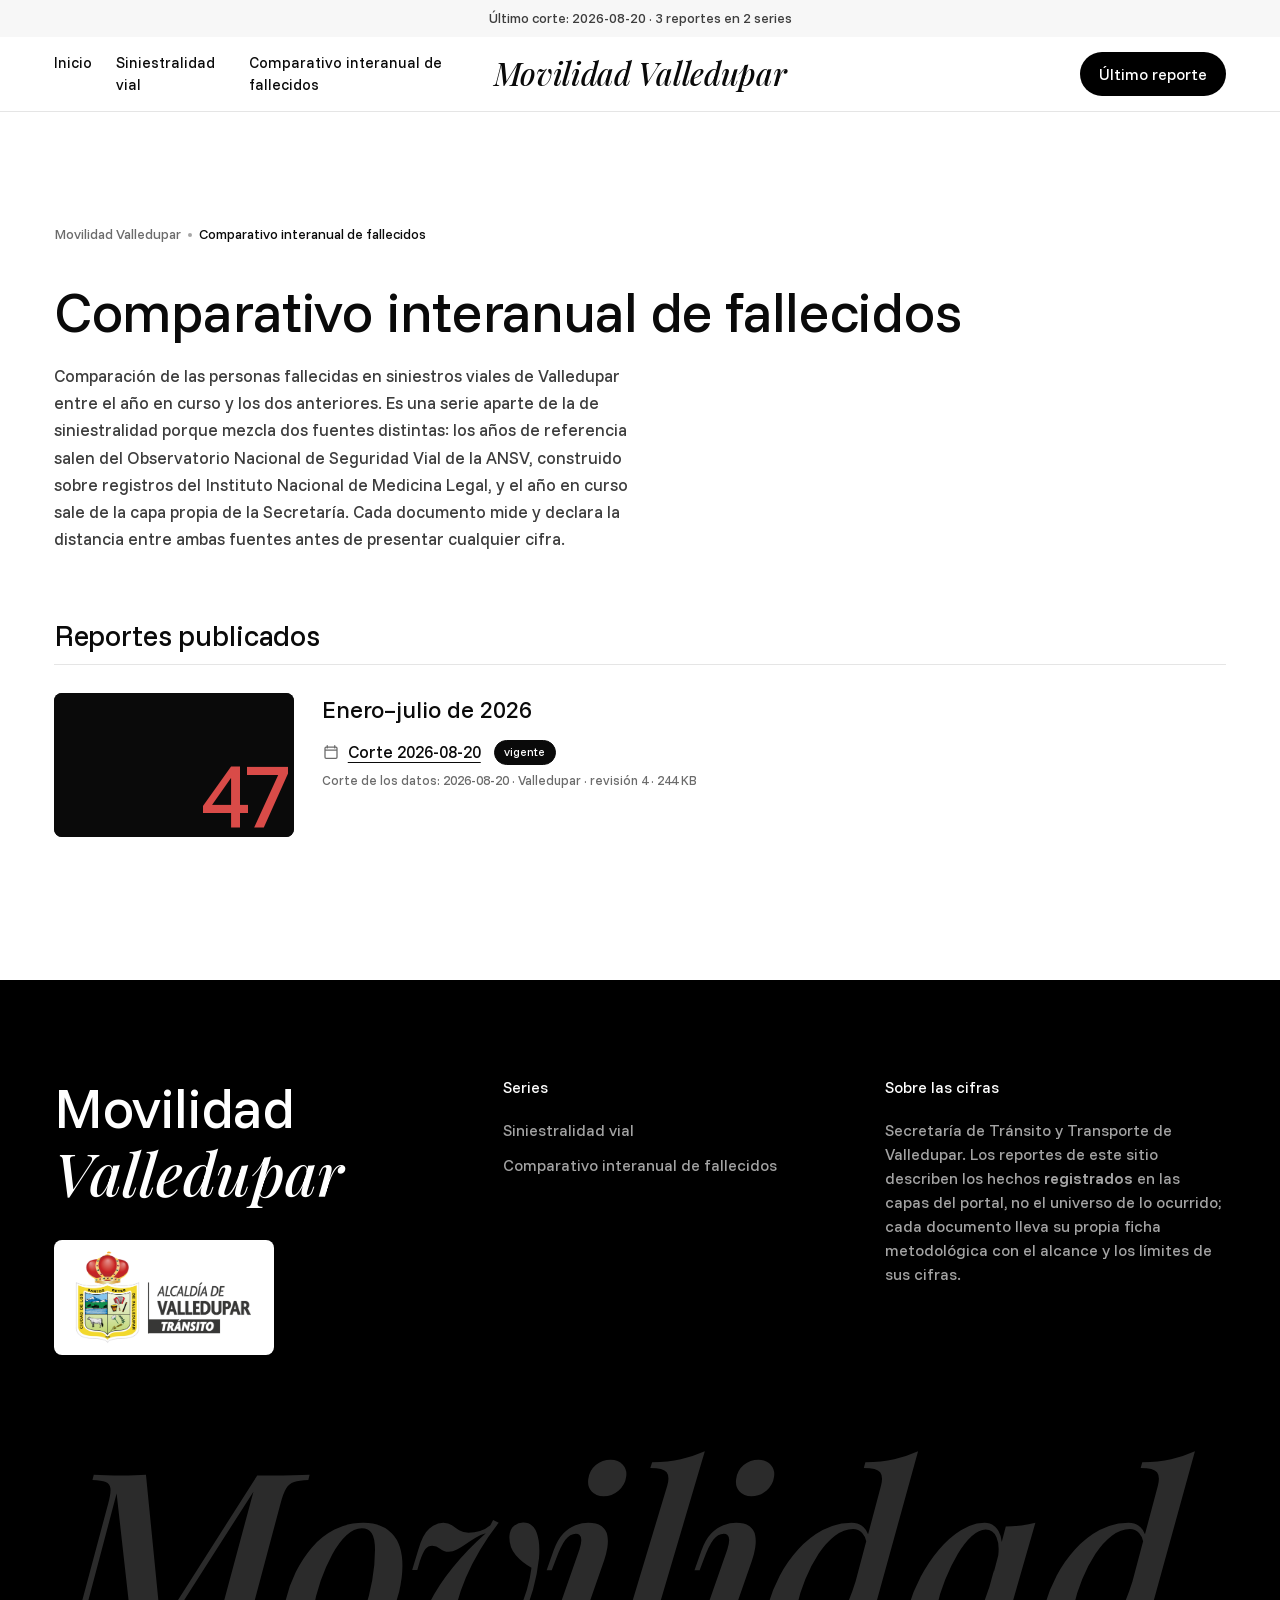
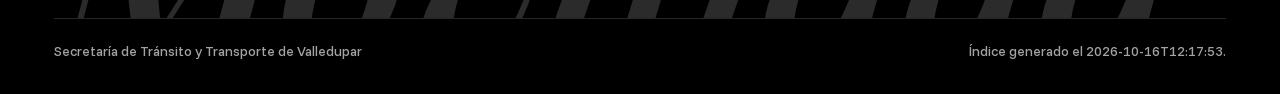
==== commit 612a224b: "Republica los dos reportes de siniestralidad agregados: sin siniestros individuales, solo concentrac" ====
--- a/comparativo-fallecidos/index.html
+++ b/comparativo-fallecidos/index.html
@@ -53,7 +53,6 @@
 </section>
 </div>
 </main>
-
 <footer class="pie-sitio">
   <div class="envoltura">
     <div class="fila">
@@ -67,7 +66,7 @@
         cada documento lleva su propia ficha metodológica con el alcance y los límites de sus cifras.</li></ul></div>
     </div>
     <div class="gigante" aria-hidden="true">Movilidad</div>
-    <div class="final"><span>Secretaría de Tránsito y Transporte de Valledupar</span><span>Índice generado el 2026-09-24T12:07:38.</span></div>
+    <div class="final"><span>Secretaría de Tránsito y Transporte de Valledupar</span><span>Índice generado el 2026-10-16T12:17:53.</span></div>
   </div>
 </footer>
 </body>
--- a/assets/estilo.css
+++ b/assets/estilo.css
@@ -175,7 +175,13 @@
 .menu a:hover { text-decoration: underline; }
 .logotipo { font-family: var(--acento); font-style: italic; font-weight: 500; font-size: 1.95rem;
             letter-spacing: -.01em; text-decoration: none; white-space: nowrap; line-height: 1; }
-.cabecera .derecha { display: flex; justify-content: flex-end; }
+.cabecera .derecha { display: flex; justify-content: flex-end; align-items: center; gap: .6rem; }
+.control-pausa { width: 44px; height: 44px; flex: none; border-radius: 99px; border: 1px solid var(--linea-fuerte);
+                 background: var(--superficie); color: var(--tinta-1); display: inline-grid; place-items: center;
+                 cursor: pointer; transition: background-color .2s ease-out, color .2s ease-out; }
+.control-pausa:hover { border-color: var(--tinta-3); }
+.control-pausa[aria-pressed="true"] { background: var(--tinta-1); color: var(--fondo); border-color: var(--tinta-1); }
+.control-pausa svg { width: 16px; height: 16px; }
 
 .pie-sitio { background: var(--negro); color: var(--sobre-negro); padding-top: clamp(56px, 8vw, 96px);
              overflow: hidden; margin-top: clamp(72px, 9vw, 120px); }
@@ -203,6 +209,14 @@
   .cabecera .envoltura { grid-template-columns: 1fr auto; }
   .cabecera .envoltura > .logotipo { justify-self: start; font-size: 1.4rem; }
   .cabecera .derecha .boton { padding: .55rem .95rem; font-size: .875rem; }
+  /* En la portada, la primera lámina del carrusel ya es el último reporte:
+     en el celular el botón cede su sitio a la pausa, que sí hace falta. */
+  .cabecera .derecha:has(.control-pausa) .boton { display: none; }
+}
+@media (max-width: 380px) {
+  /* Celulares de 320–360 px: el logotipo cede para que la cabecera quepa. */
+  .cabecera .envoltura > .logotipo { font-size: 1.12rem; }
+  .cabecera .derecha .boton { padding: .5rem .75rem; font-size: .8125rem; }
   .solo-ancho { display: none; }
   .solo-estrecho { display: inline; }
 }
@@ -525,7 +539,6 @@
 .franja-reportes .mini { width: 100px; height: 100px; border-radius: 4px; overflow: hidden; background: #0a0a0a; }
 .franja-reportes .mini svg { width: 100%; height: 100%; display: block; }
 .franja-reportes h3 { font-size: 1.125rem; margin-top: .5rem; }
-.pausa { position: fixed; left: 16px; bottom: 16px; z-index: 40; }
 
 /* Página de una serie: biblioteca de periodos con sus versiones. */
 .cabeza-serie { padding: 3.5rem 0 1rem; }
@@ -560,7 +573,7 @@
   .lamina, .lamina.activa { transition-duration: .3s; }
   .franja .pista { flex-wrap: wrap; width: auto; }
   .franja .tramo[aria-hidden="true"] { display: none; }
-  .pausa { display: none; }
+  .control-pausa { display: none; }
 }
 @media (max-width: 900px) {
   .lema { grid-template-columns: 1fr; }
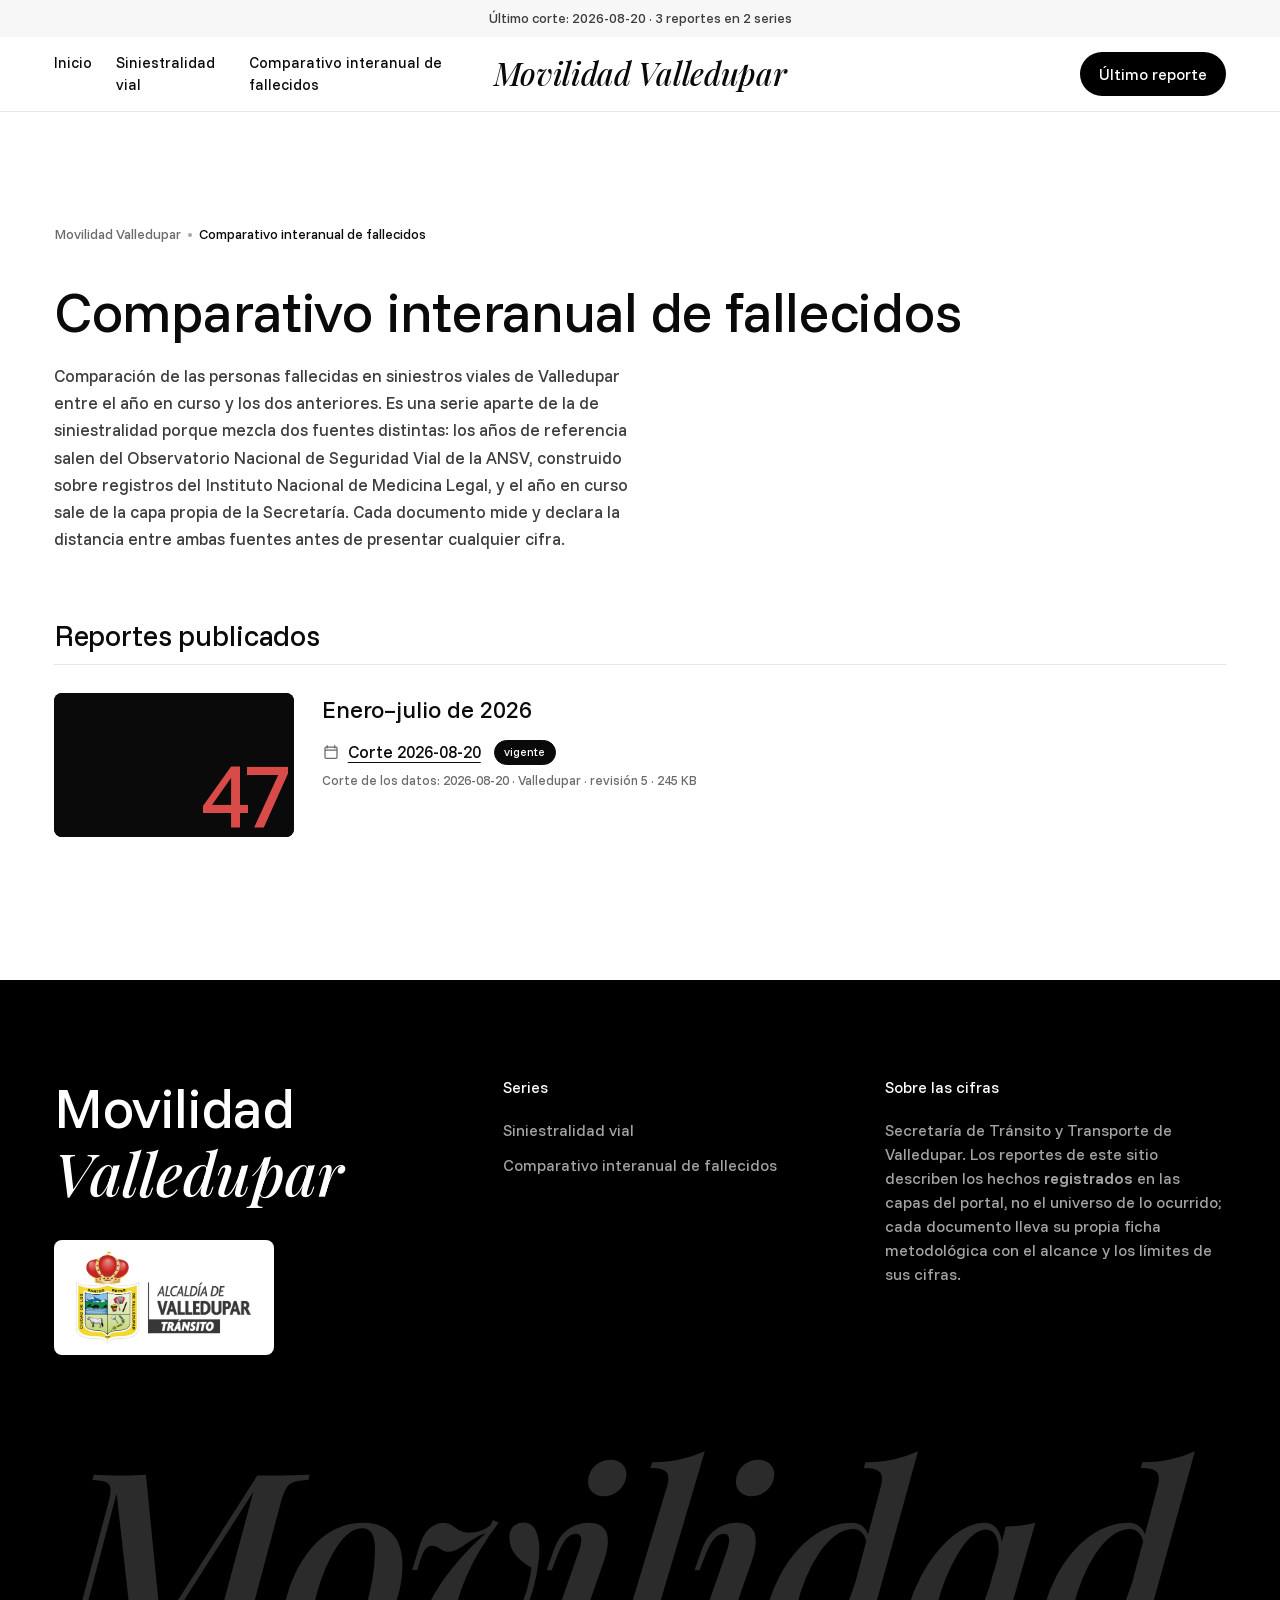
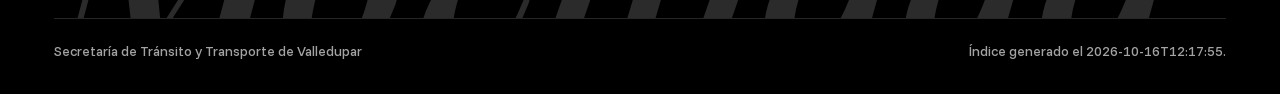
==== commit a0ad04f4: "Publica comparativo-fallecidos enero–julio de 2026 (corte 2026-08-20)" ====
--- a/comparativo-fallecidos/index.html
+++ b/comparativo-fallecidos/index.html
@@ -46,7 +46,7 @@
       <a class="enlace-version" href="2026-01-01_2026-07-31/2026-08-20.html">
         <svg class="icono " viewBox="0 0 24 24" width="18" height="18" fill="none" stroke="currentColor" stroke-width="1.7" stroke-linecap="round" stroke-linejoin="round" aria-hidden="true"><path d="M7 3.5v3m10-3v3M4 9.5h16M5.5 5.5h13a1.5 1.5 0 0 1 1.5 1.5v12a1.5 1.5 0 0 1-1.5 1.5h-13A1.5 1.5 0 0 1 4 19V7a1.5 1.5 0 0 1 1.5-1.5"/></svg>Corte 2026-08-20</a>
       <span class="marca-version vigente">vigente</span>
-      <p class="detalles">Corte de los datos: 2026-08-20 · Valledupar · revisión 4 · 244 KB</p>
+      <p class="detalles">Corte de los datos: 2026-08-20 · Valledupar · revisión 5 · 245 KB</p>
     </li></ul>
     
   </div>
@@ -66,7 +66,7 @@
         cada documento lleva su propia ficha metodológica con el alcance y los límites de sus cifras.</li></ul></div>
     </div>
     <div class="gigante" aria-hidden="true">Movilidad</div>
-    <div class="final"><span>Secretaría de Tránsito y Transporte de Valledupar</span><span>Índice generado el 2026-10-16T12:17:53.</span></div>
+    <div class="final"><span>Secretaría de Tránsito y Transporte de Valledupar</span><span>Índice generado el 2026-10-16T12:17:55.</span></div>
   </div>
 </footer>
 </body>
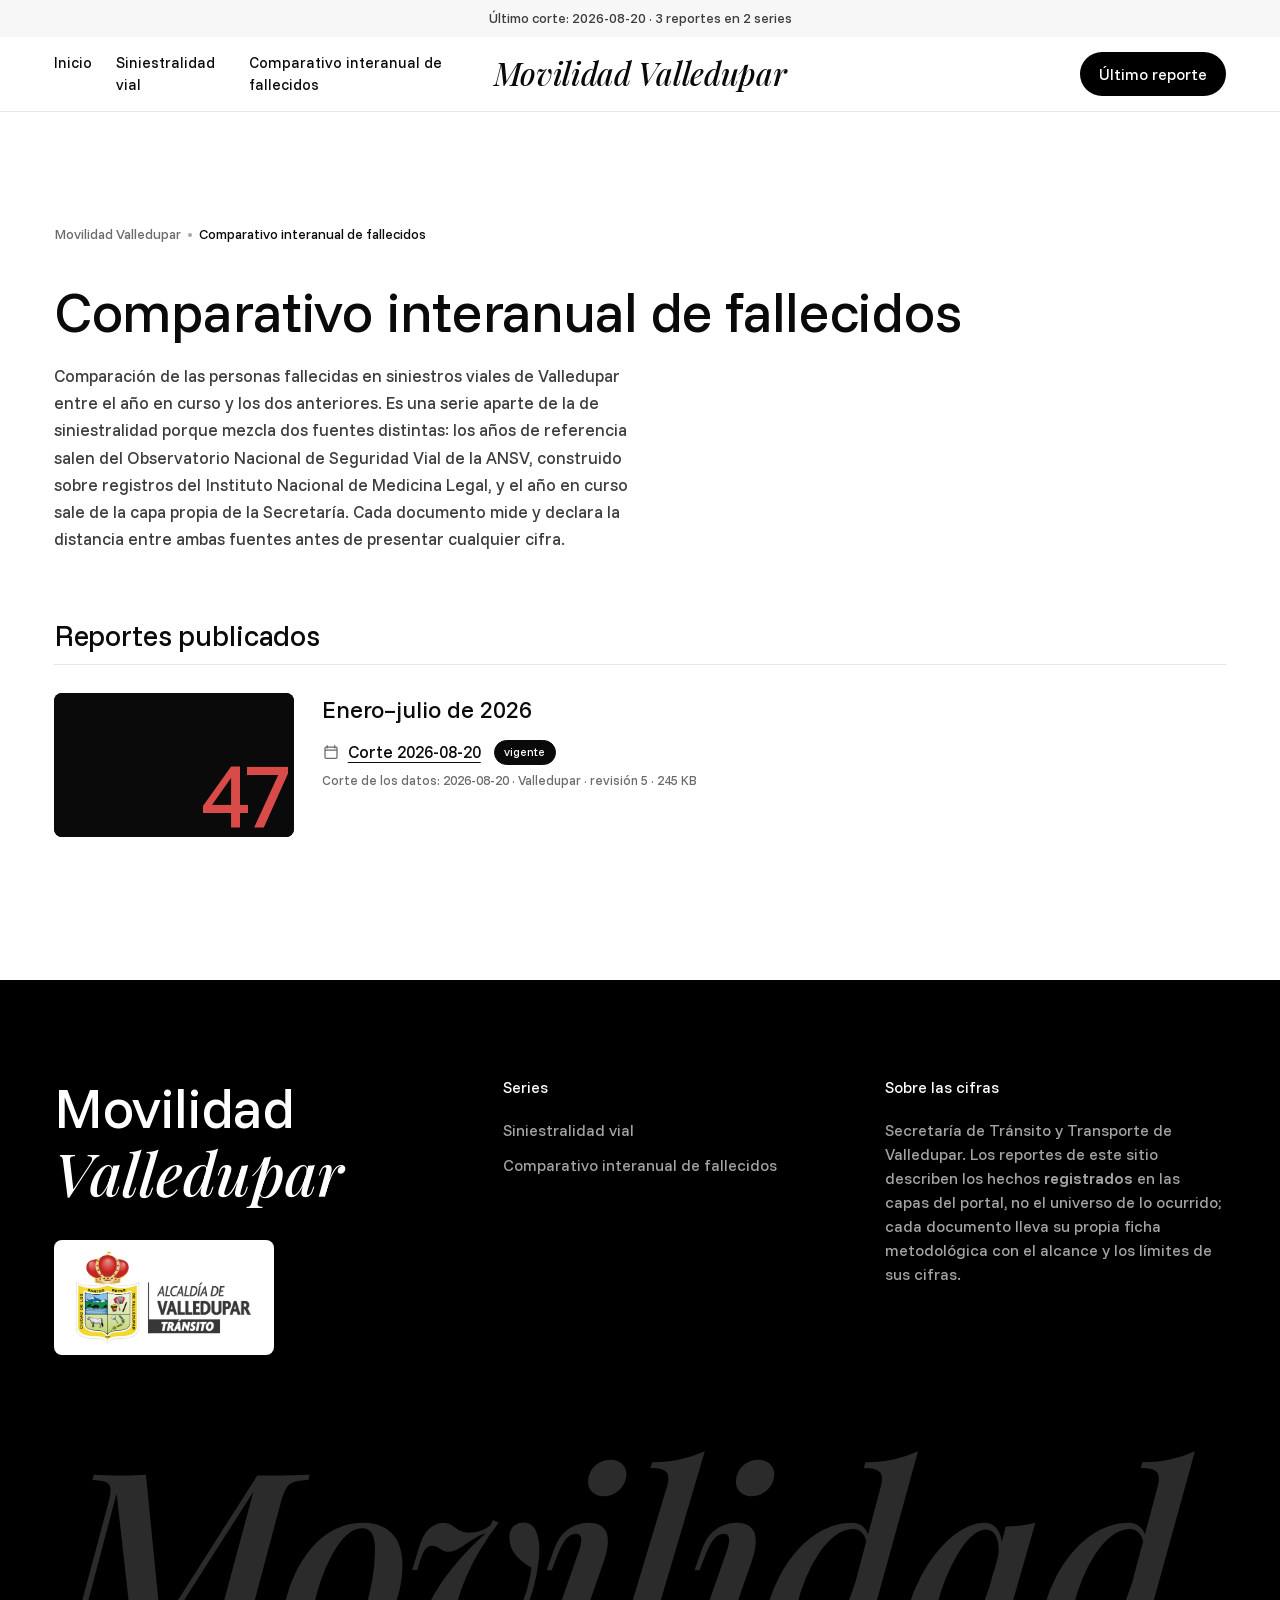
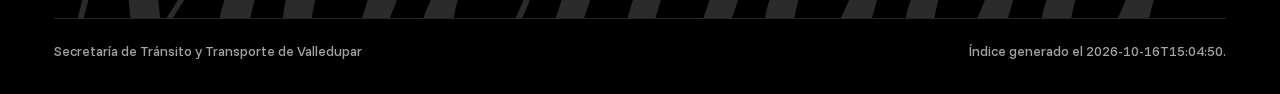
==== commit 57baa8ff: "Publica siniestralidad enero–junio de 2026 (corte 2026-08-11)" ====
--- a/comparativo-fallecidos/index.html
+++ b/comparativo-fallecidos/index.html
@@ -66,7 +66,7 @@
         cada documento lleva su propia ficha metodológica con el alcance y los límites de sus cifras.</li></ul></div>
     </div>
     <div class="gigante" aria-hidden="true">Movilidad</div>
-    <div class="final"><span>Secretaría de Tránsito y Transporte de Valledupar</span><span>Índice generado el 2026-10-16T12:17:55.</span></div>
+    <div class="final"><span>Secretaría de Tránsito y Transporte de Valledupar</span><span>Índice generado el 2026-10-16T15:04:50.</span></div>
   </div>
 </footer>
 </body>
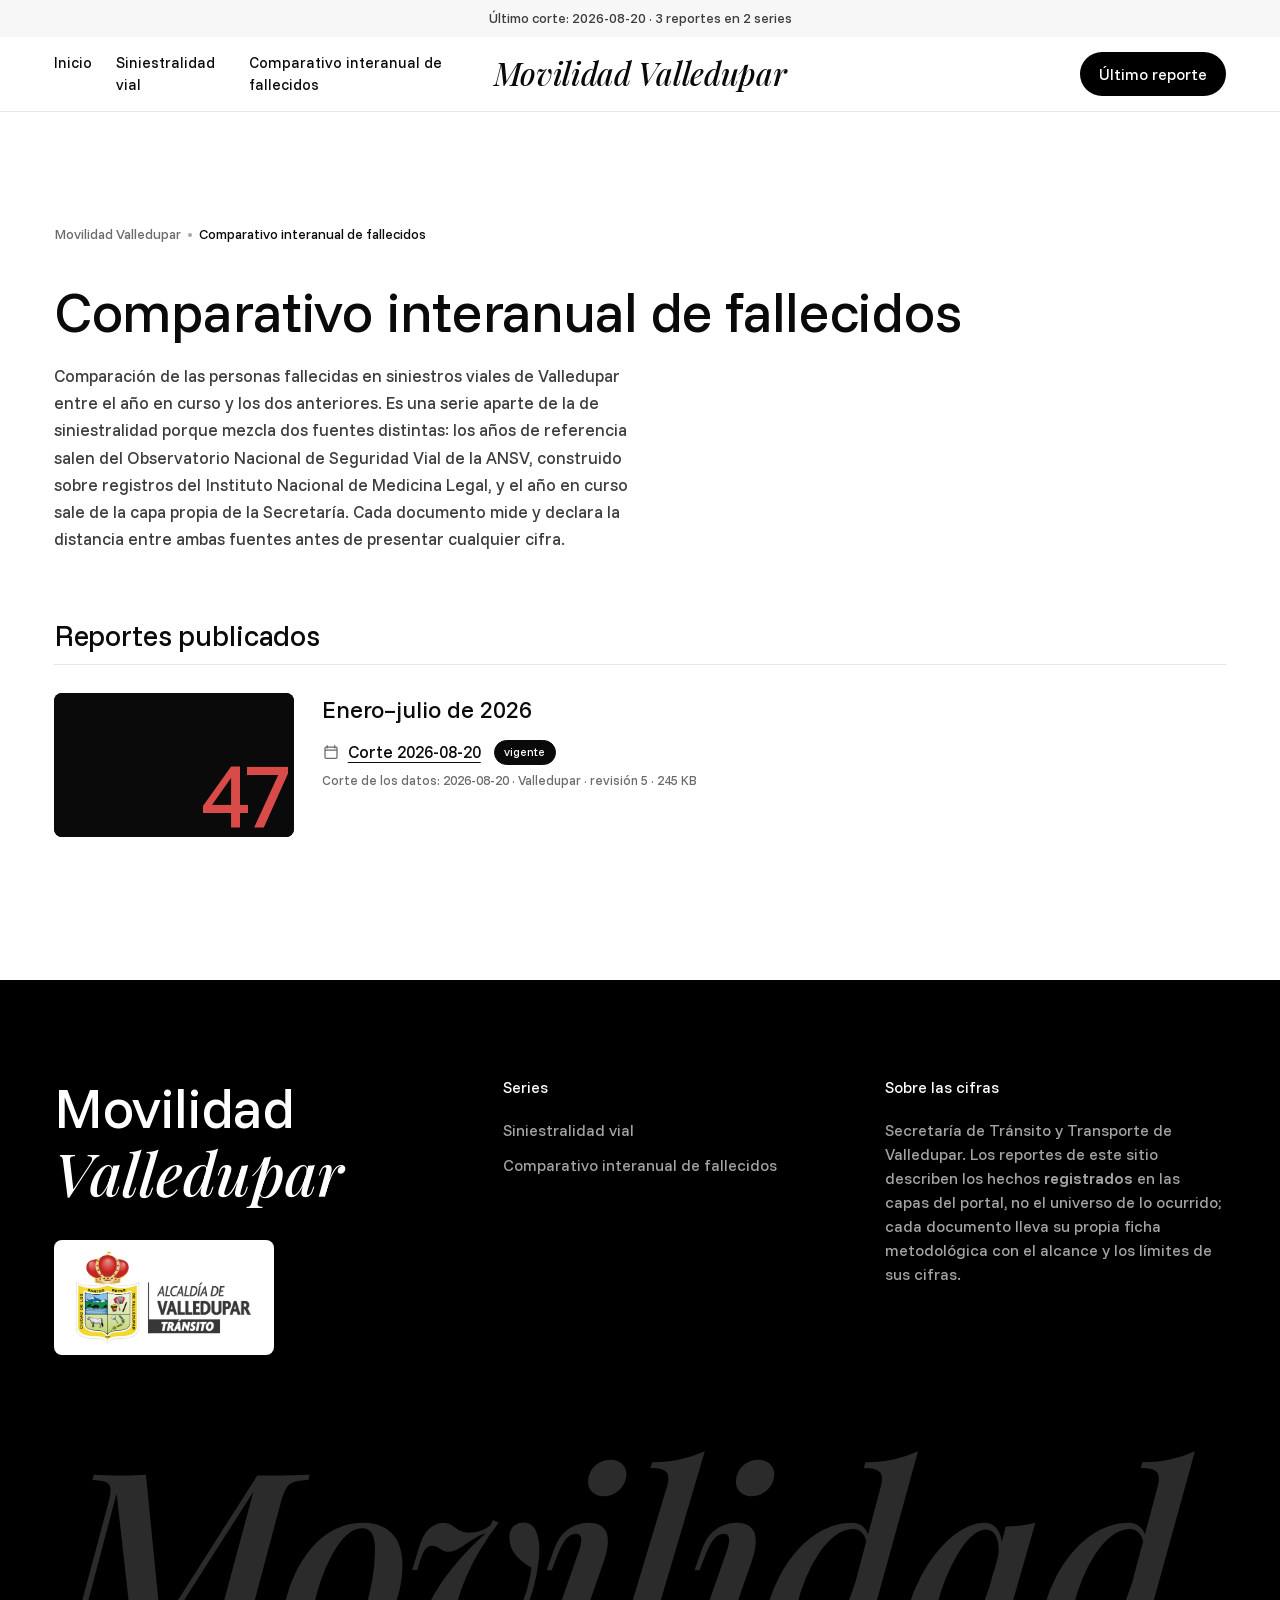
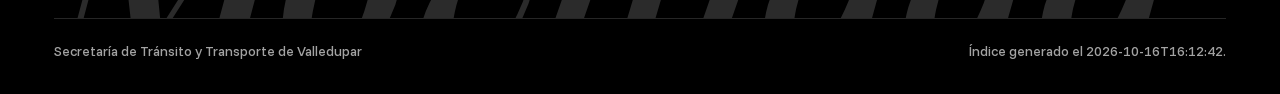
==== commit 8584b730: "Publica siniestralidad del 1 de enero al 18 de agosto de 2026 (corte 2026-08-20)" ====
--- a/comparativo-fallecidos/index.html
+++ b/comparativo-fallecidos/index.html
@@ -66,7 +66,7 @@
         cada documento lleva su propia ficha metodológica con el alcance y los límites de sus cifras.</li></ul></div>
     </div>
     <div class="gigante" aria-hidden="true">Movilidad</div>
-    <div class="final"><span>Secretaría de Tránsito y Transporte de Valledupar</span><span>Índice generado el 2026-10-16T15:04:50.</span></div>
+    <div class="final"><span>Secretaría de Tránsito y Transporte de Valledupar</span><span>Índice generado el 2026-10-16T16:12:42.</span></div>
   </div>
 </footer>
 </body>
